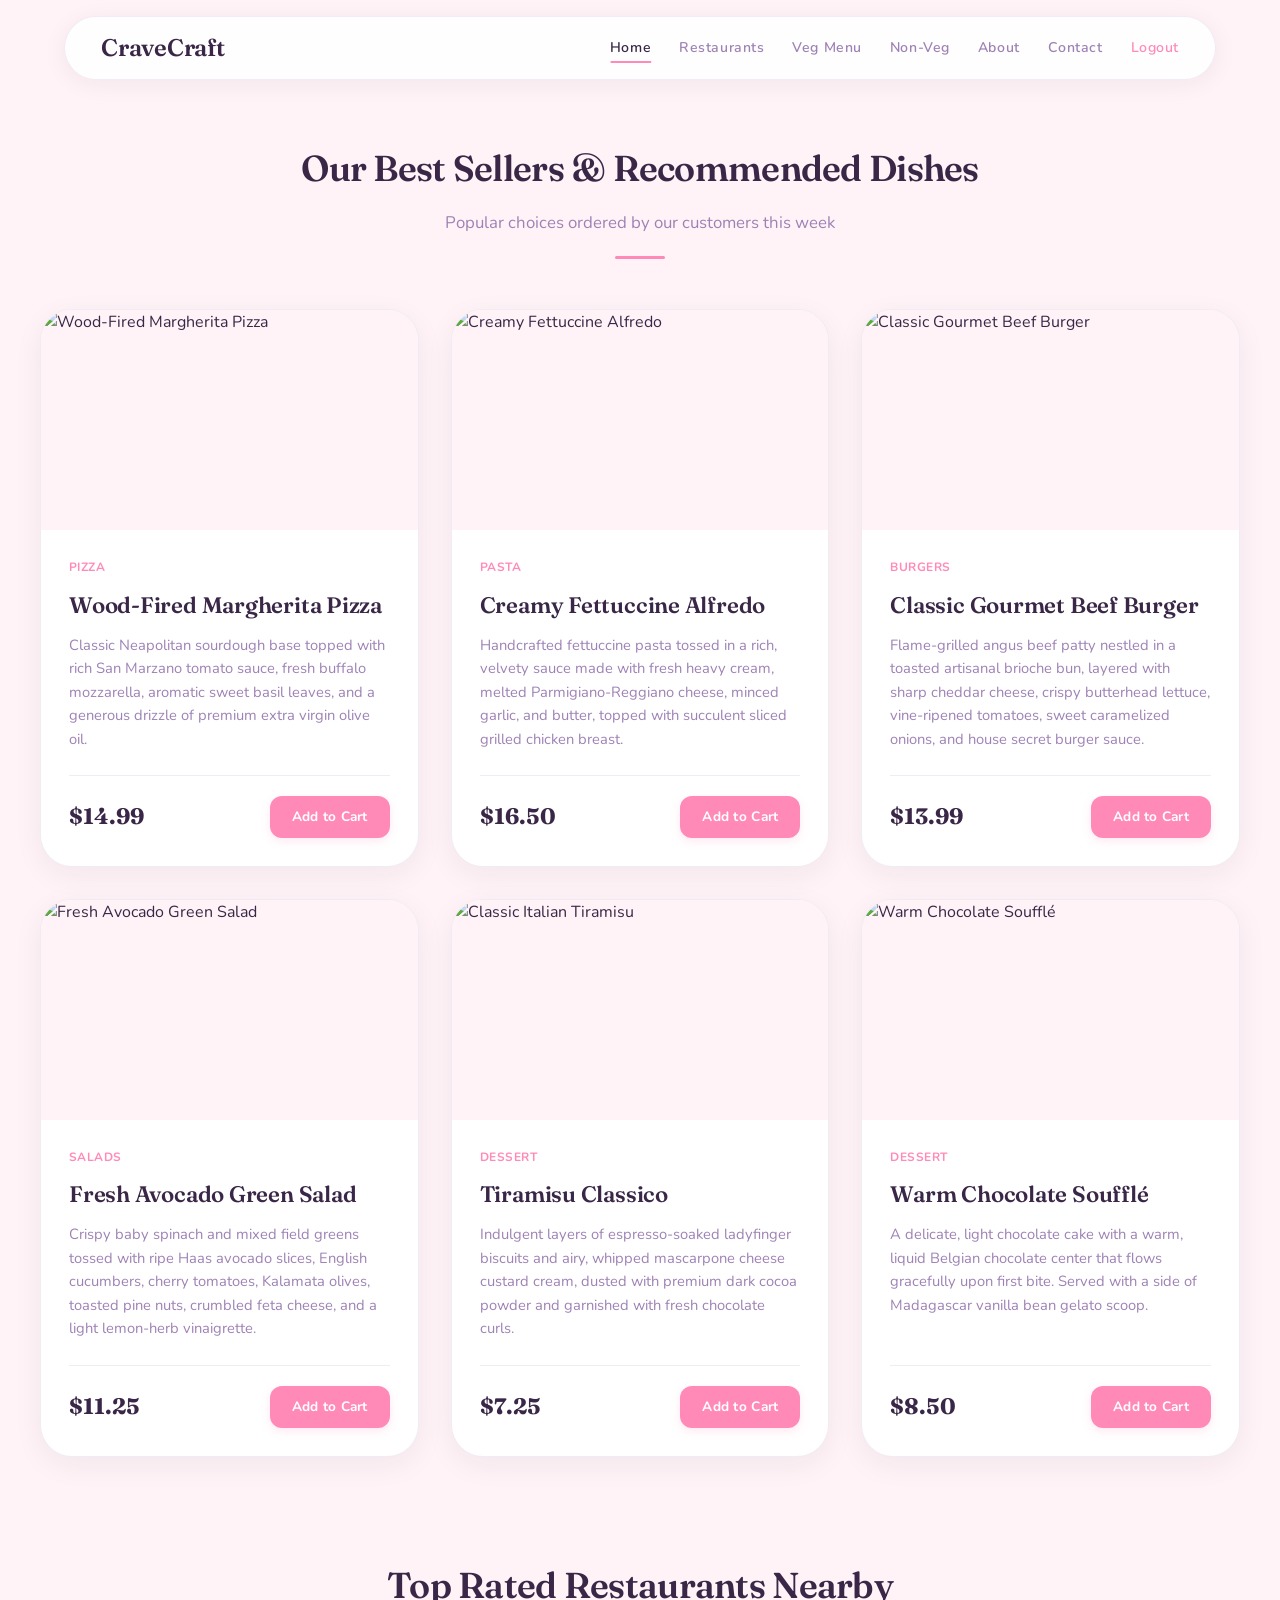
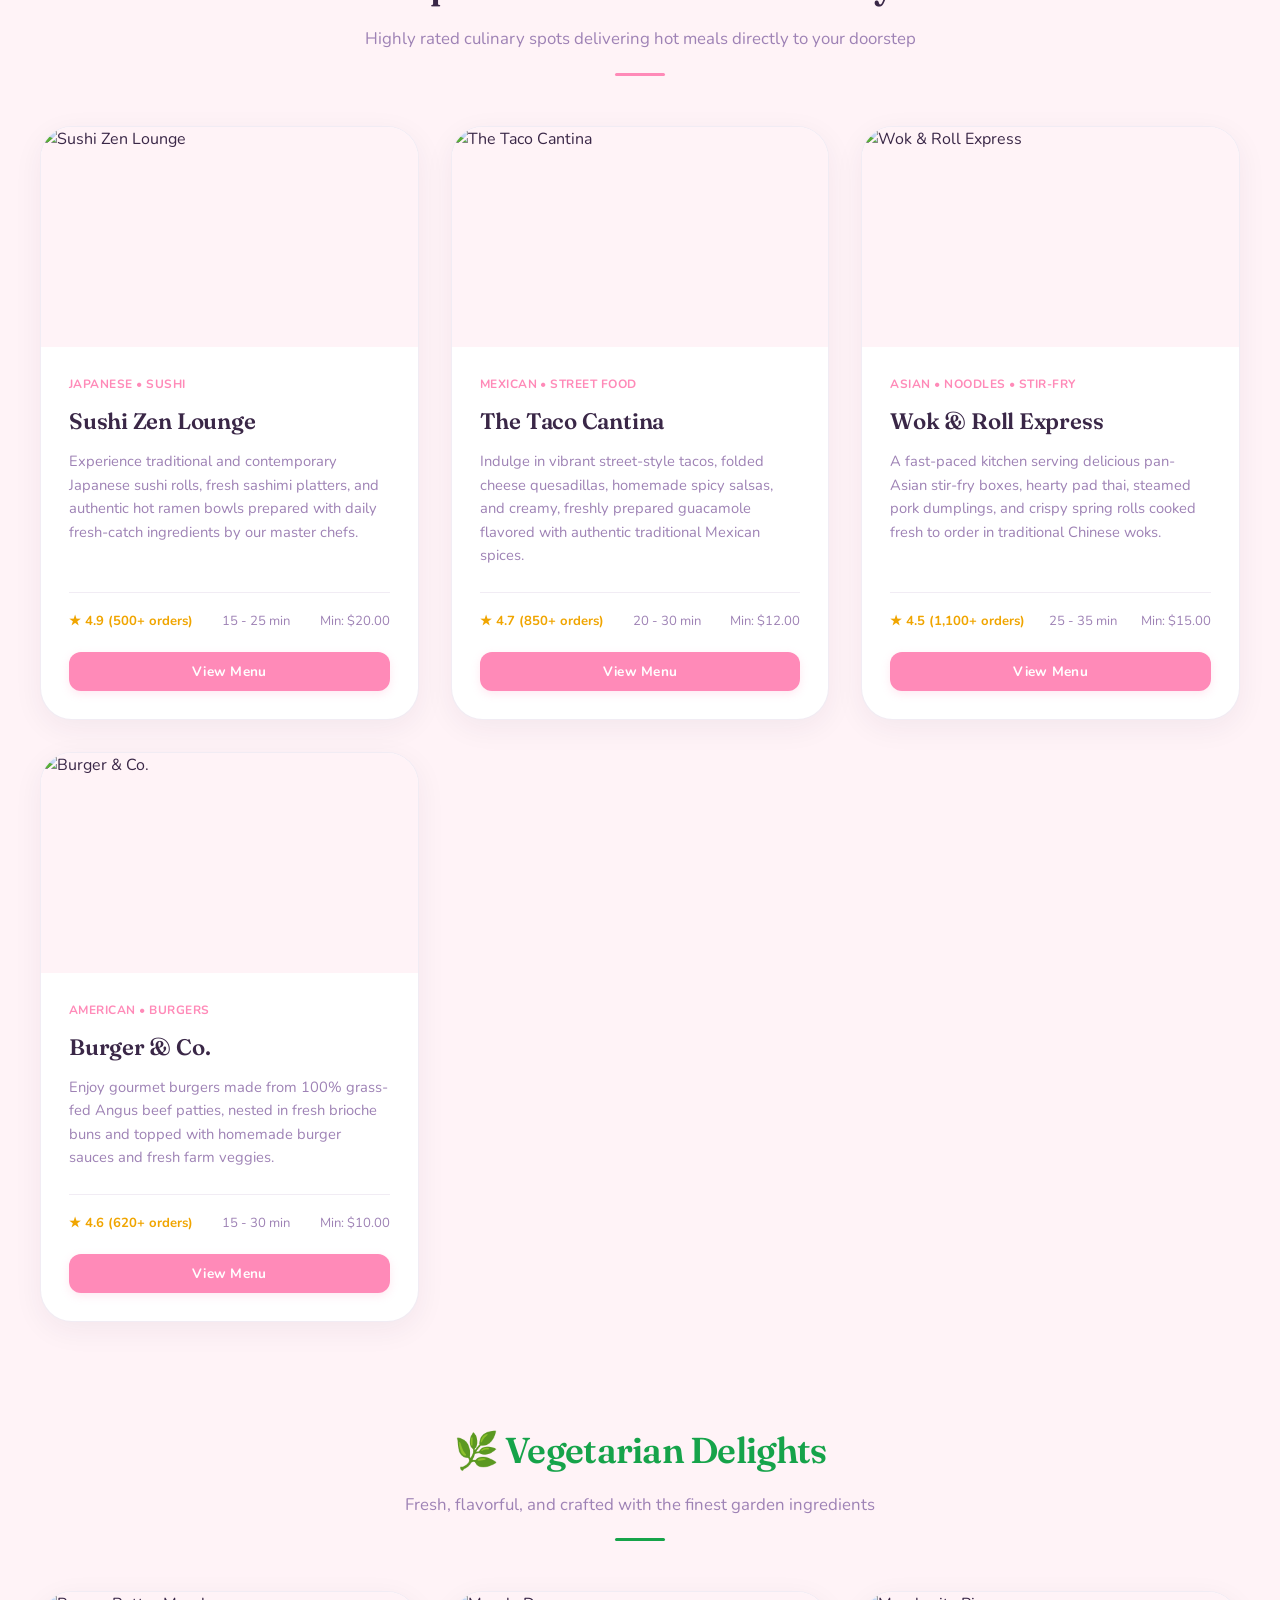
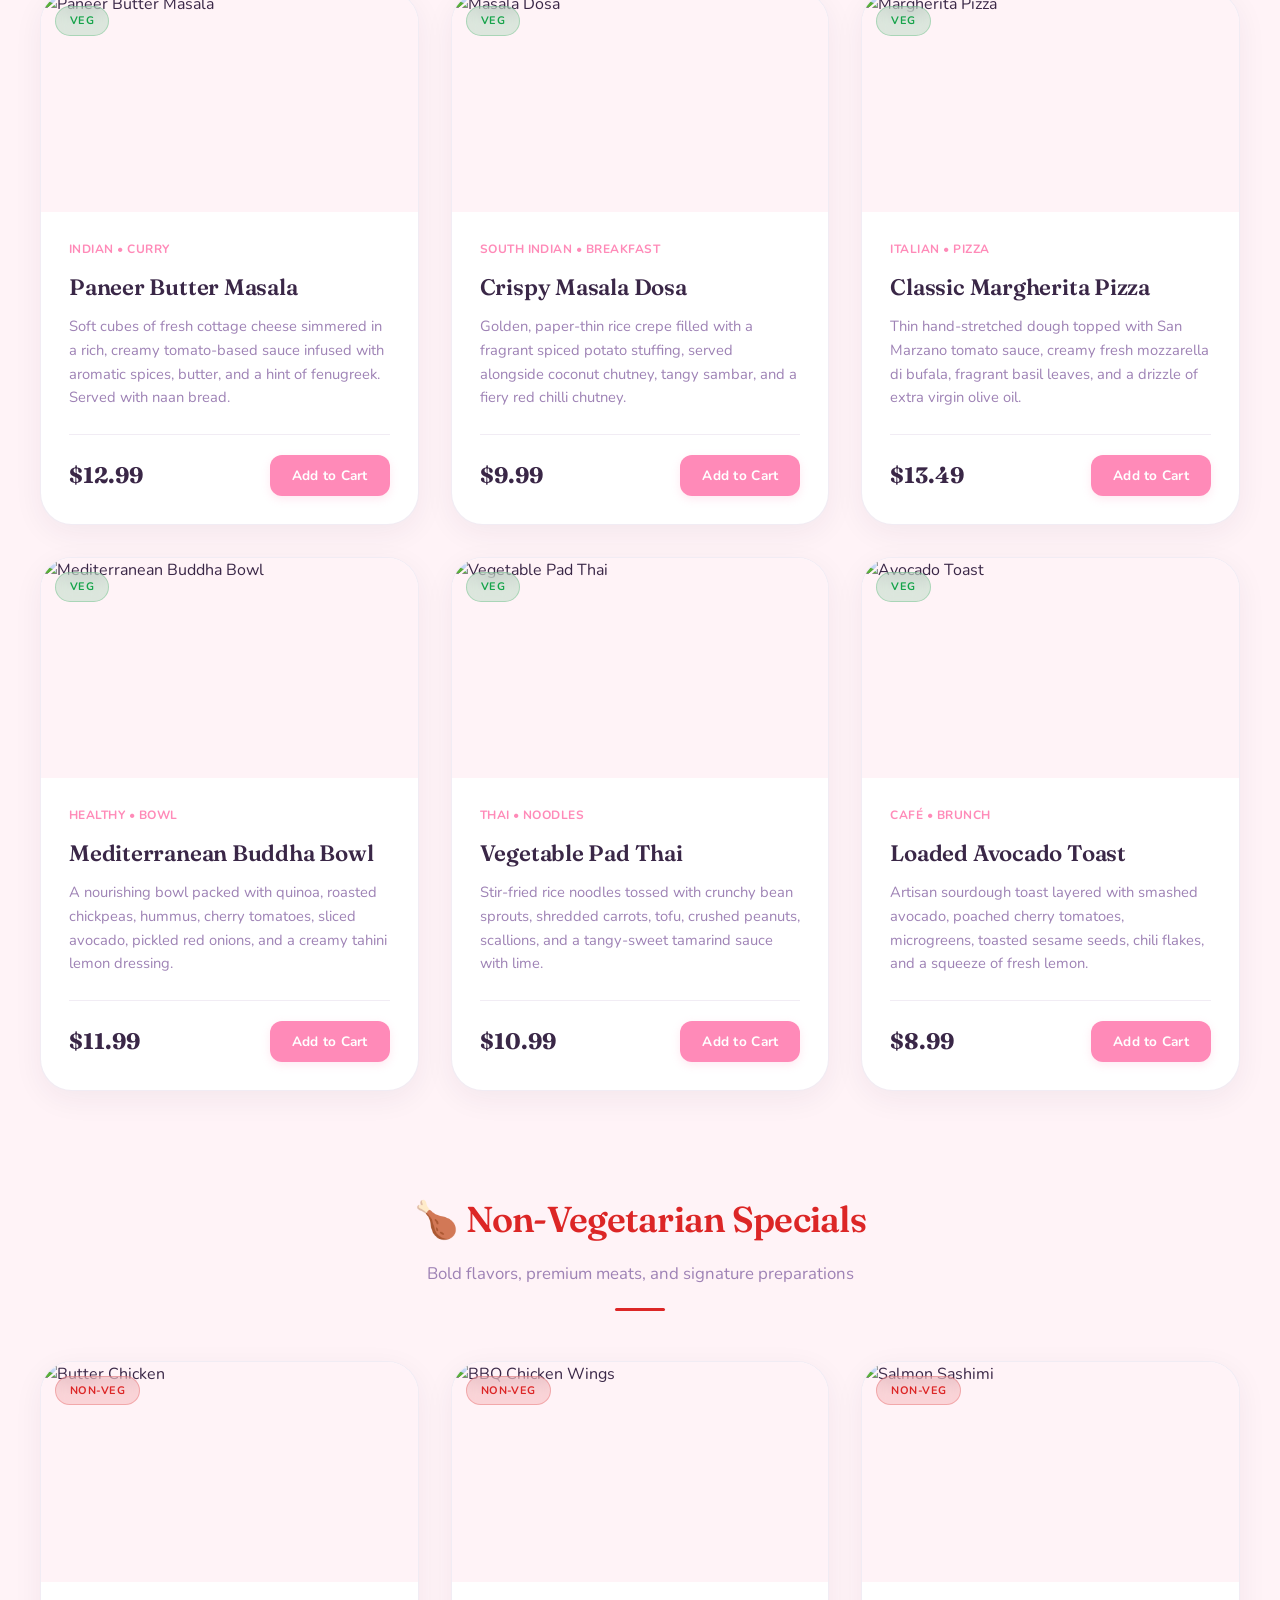
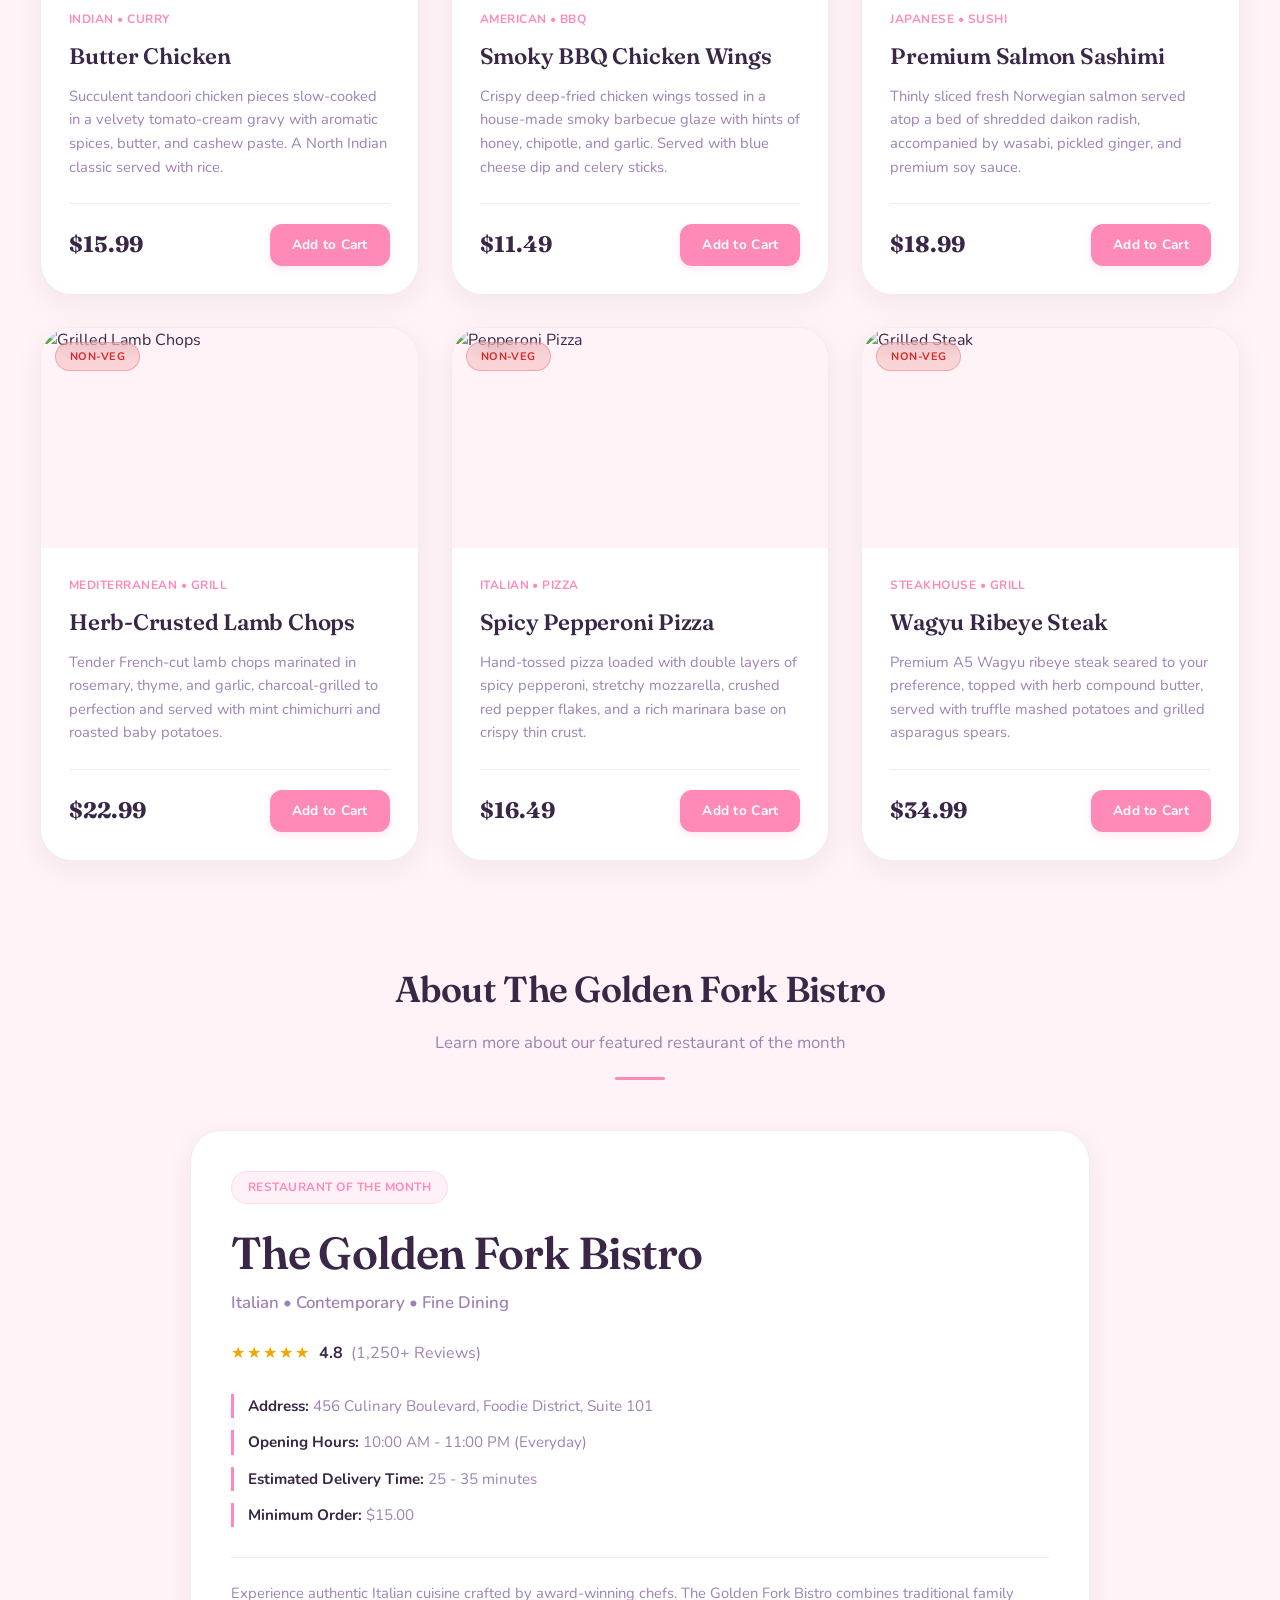
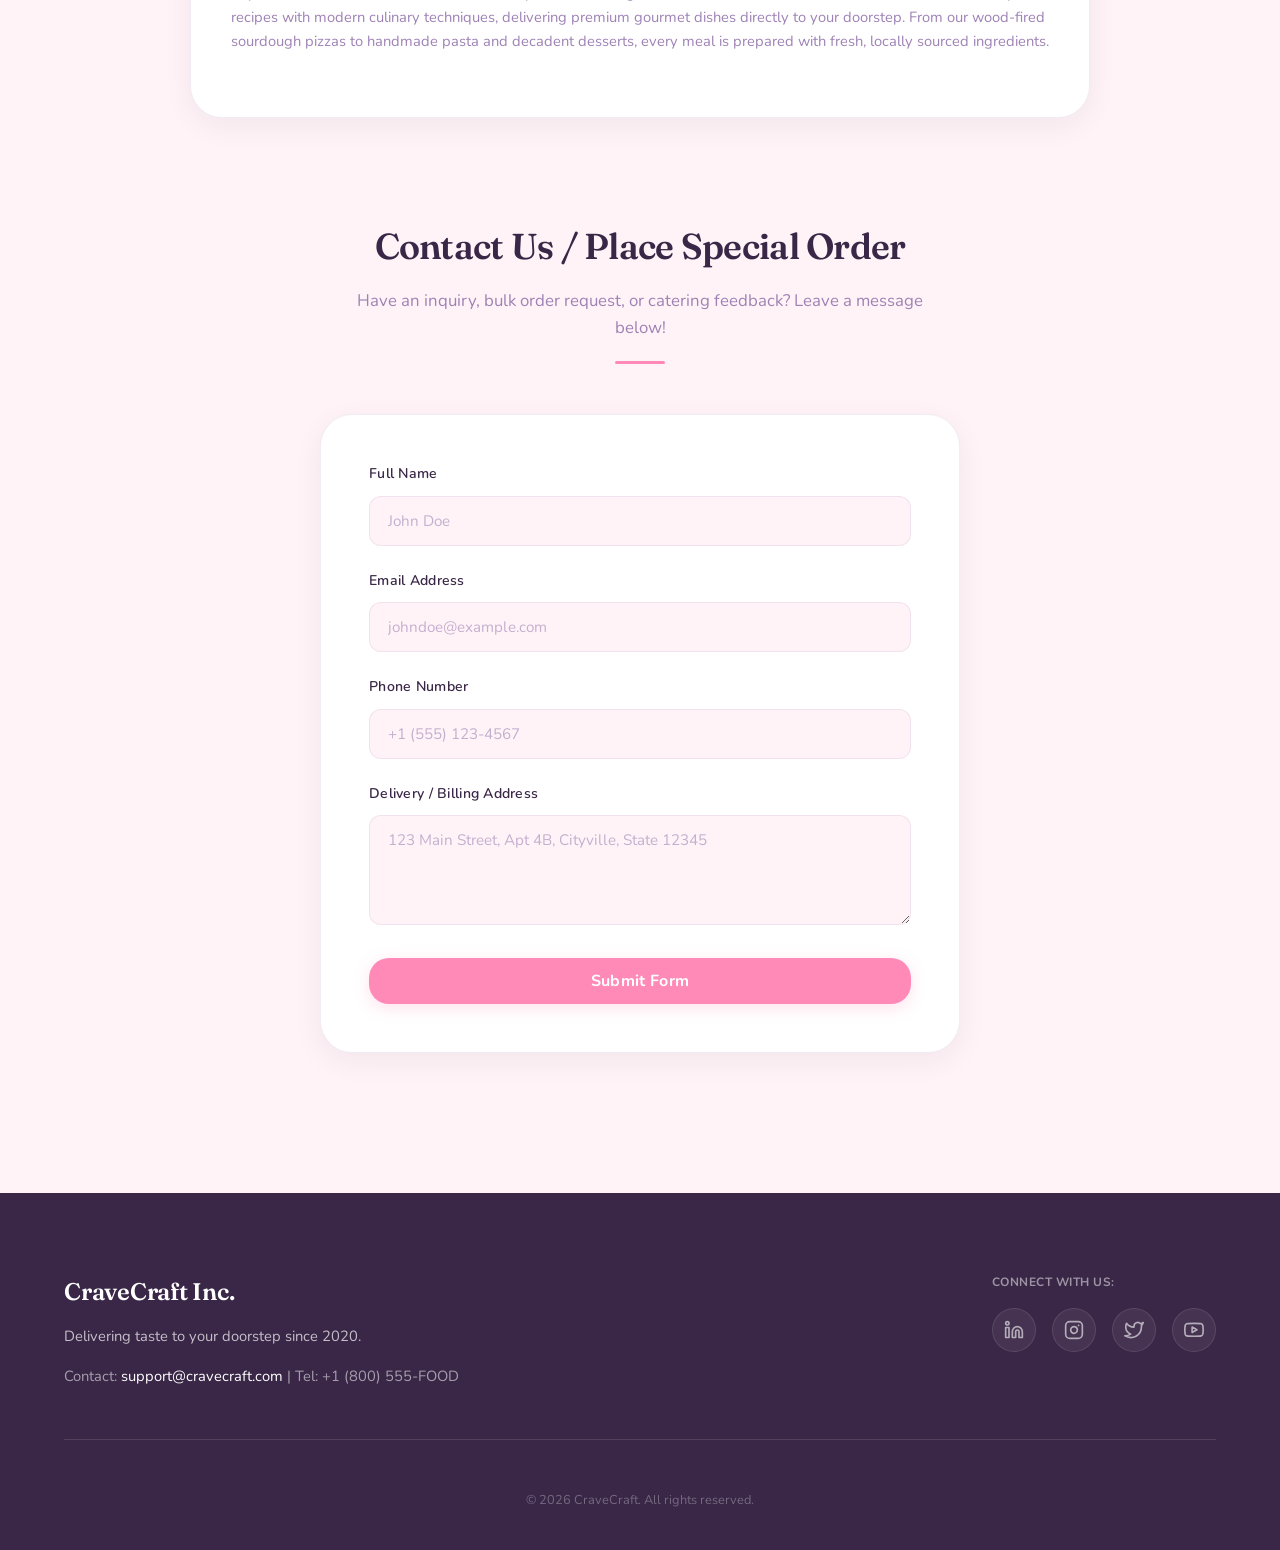
==== app.html @ 7b980b53 "Initial commit" ====
<!doctype html>
<html lang="en">
  <head>
    <meta charset="UTF-8" />
    <meta name="viewport" content="width=device-width, initial-scale=1.0" />
    <meta
      name="description"
      content="CraveCraft - Premium food delivery from the best local restaurants. Order your favorite dishes now."
    />
    <title>CraveCraft - Premium Food Delivery</title>
    <link rel="stylesheet" href="./styles.css" />
  </head>
  <body>
    <!-- NAVIGATION SECTION -->
    <header>
      <div class="logo-container">
        <span class="logo-text">CraveCraft</span>
      </div>
      <nav id="main-navigation">
        <ul>
          <li class="listitem">
            <a href="#best-sellers" class="nav-link active">Home</a>
          </li>
          <li class="listitem">
            <a href="#top-restaurants" class="nav-link">Restaurants</a>
          </li>
          <li class="listitem">
            <a href="#veg-menu" class="nav-link">Veg Menu</a>
          </li>
          <li class="listitem">
            <a href="#nonveg-menu" class="nav-link">Non-Veg</a>
          </li>
          <li class="listitem">
            <a href="#featured-restaurant" class="nav-link">About</a>
          </li>
          <li class="listitem">
            <a href="#contact" class="nav-link">Contact</a>
          </li>
          <li class="listitem">
            <a href="index.html" class="nav-link logout-link">Logout</a>
          </li>
        </ul>
      </nav>
    </header>

    <main>
      <!-- 1. FOOD ITEMS SECTION (Shows first after login) -->
      <section id="best-sellers" class="food-section">
        <div class="section-header">
          <h2>Our Best Sellers & Recommended Dishes</h2>
          <p>Popular choices ordered by our customers this week</p>
        </div>

        <div class="food-grid">
          <!-- Food Item 1 -->
          <article class="food-card" data-category="pizza">
            <div class="food-image-wrapper">
              <img
                src="https://images.unsplash.com/photo-1513104890138-7c749659a591?auto=format&fit=crop&w=600&q=80"
                alt="Wood-Fired Margherita Pizza"
                class="food-image"
              />
            </div>
            <div class="food-details">
              <span class="food-category">Pizza</span>
              <h3 class="food-title">Wood-Fired Margherita Pizza</h3>
              <p class="food-description">
                Classic Neapolitan sourdough base topped with rich San Marzano
                tomato sauce, fresh buffalo mozzarella, aromatic sweet basil
                leaves, and a generous drizzle of premium extra virgin olive
                oil.
              </p>
              <div class="food-footer">
                <span class="food-price">$14.99</span>
                <a href="#cart" class="btn add-to-cart-btn">Add to Cart</a>
              </div>
            </div>
          </article>

          <!-- Food Item 2 -->
          <article class="food-card" data-category="pasta">
            <div class="food-image-wrapper">
              <img
                src="https://images.unsplash.com/photo-1645112411341-6c4fd023714a?auto=format&fit=crop&w=600&q=80"
                alt="Creamy Fettuccine Alfredo"
                class="food-image"
              />
            </div>
            <div class="food-details">
              <span class="food-category">Pasta</span>
              <h3 class="food-title">Creamy Fettuccine Alfredo</h3>
              <p class="food-description">
                Handcrafted fettuccine pasta tossed in a rich, velvety sauce
                made with fresh heavy cream, melted Parmigiano-Reggiano cheese,
                minced garlic, and butter, topped with succulent sliced grilled
                chicken breast.
              </p>
              <div class="food-footer">
                <span class="food-price">$16.50</span>
                <a href="#cart" class="btn add-to-cart-btn">Add to Cart</a>
              </div>
            </div>
          </article>

          <!-- Food Item 3 -->
          <article class="food-card" data-category="burger">
            <div class="food-image-wrapper">
              <img
                src="https://images.unsplash.com/photo-1568901346375-23c9450c58cd?auto=format&fit=crop&w=600&q=80"
                alt="Classic Gourmet Beef Burger"
                class="food-image"
              />
            </div>
            <div class="food-details">
              <span class="food-category">Burgers</span>
              <h3 class="food-title">Classic Gourmet Beef Burger</h3>
              <p class="food-description">
                Flame-grilled angus beef patty nestled in a toasted artisanal
                brioche bun, layered with sharp cheddar cheese, crispy
                butterhead lettuce, vine-ripened tomatoes, sweet caramelized
                onions, and house secret burger sauce.
              </p>
              <div class="food-footer">
                <span class="food-price">$13.99</span>
                <a href="#cart" class="btn add-to-cart-btn">Add to Cart</a>
              </div>
            </div>
          </article>

          <!-- Food Item 4 -->
          <article class="food-card" data-category="salad">
            <div class="food-image-wrapper">
              <img
                src="https://images.unsplash.com/photo-1540420773420-3366772f4999?auto=format&fit=crop&w=600&q=80"
                alt="Fresh Avocado Green Salad"
                class="food-image"
              />
            </div>
            <div class="food-details">
              <span class="food-category">Salads</span>
              <h3 class="food-title">Fresh Avocado Green Salad</h3>
              <p class="food-description">
                Crispy baby spinach and mixed field greens tossed with ripe Haas
                avocado slices, English cucumbers, cherry tomatoes, Kalamata
                olives, toasted pine nuts, crumbled feta cheese, and a light
                lemon-herb vinaigrette.
              </p>
              <div class="food-footer">
                <span class="food-price">$11.25</span>
                <a href="#cart" class="btn add-to-cart-btn">Add to Cart</a>
              </div>
            </div>
          </article>

          <!-- Food Item 5 -->
          <article class="food-card" data-category="dessert">
            <div class="food-image-wrapper">
              <img
                src="https://images.unsplash.com/photo-1571877227200-a0d98ea607e9?auto=format&fit=crop&w=600&q=80"
                alt="Classic Italian Tiramisu"
                class="food-image"
              />
            </div>
            <div class="food-details">
              <span class="food-category">Dessert</span>
              <h3 class="food-title">Tiramisu Classico</h3>
              <p class="food-description">
                Indulgent layers of espresso-soaked ladyfinger biscuits and
                airy, whipped mascarpone cheese custard cream, dusted with
                premium dark cocoa powder and garnished with fresh chocolate
                curls.
              </p>
              <div class="food-footer">
                <span class="food-price">$7.25</span>
                <a href="#cart" class="btn add-to-cart-btn">Add to Cart</a>
              </div>
            </div>
          </article>

          <!-- Food Item 6 -->
          <article class="food-card" data-category="dessert">
            <div class="food-image-wrapper">
              <img
                src="https://images.unsplash.com/photo-1606313564200-e75d5e30476c?auto=format&fit=crop&w=600&q=80"
                alt="Warm Chocolate Soufflé"
                class="food-image"
              />
            </div>
            <div class="food-details">
              <span class="food-category">Dessert</span>
              <h3 class="food-title">Warm Chocolate Soufflé</h3>
              <p class="food-description">
                A delicate, light chocolate cake with a warm, liquid Belgian
                chocolate center that flows gracefully upon first bite. Served
                with a side of Madagascar vanilla bean gelato scoop.
              </p>
              <div class="food-footer">
                <span class="food-price">$8.50</span>
                <a href="#cart" class="btn add-to-cart-btn">Add to Cart</a>
              </div>
            </div>
          </article>
        </div>
      </section>

      <!-- 2. TOP RESTAURANTS SECTION -->
      <section id="top-restaurants" class="restaurants-section">
        <div class="section-header">
          <h2>Top Rated Restaurants Nearby</h2>
          <p>
            Highly rated culinary spots delivering hot meals directly to your
            doorstep
          </p>
        </div>

        <div class="restaurants-grid">
          <!-- Restaurant 1 -->
          <article class="restaurant-card">
            <div class="restaurant-image-wrapper">
              <img
                src="https://images.unsplash.com/photo-1579871494447-9811cf80d66c?auto=format&fit=crop&w=600&q=80"
                alt="Sushi Zen Lounge"
                class="restaurant-image"
              />
            </div>
            <div class="restaurant-details">
              <span class="restaurant-cuisine">Japanese &bull; Sushi</span>
              <h3 class="restaurant-title">Sushi Zen Lounge</h3>
              <p class="restaurant-description">
                Experience traditional and contemporary Japanese sushi rolls,
                fresh sashimi platters, and authentic hot ramen bowls prepared
                with daily fresh-catch ingredients by our master chefs.
              </p>
              <div class="restaurant-meta-info">
                <span class="restaurant-rating">★ 4.9 (500+ orders)</span>
                <span class="delivery-time">15 - 25 min</span>
                <span class="min-order">Min: $20.00</span>
              </div>
              <div class="restaurant-footer">
                <button type="button" class="btn view-menu-btn">
                  View Menu
                </button>
              </div>
            </div>
          </article>

          <!-- Restaurant 2 -->
          <article class="restaurant-card">
            <div class="restaurant-image-wrapper">
              <img
                src="https://images.unsplash.com/photo-1565299585323-38d6b0865b47?auto=format&fit=crop&w=600&q=80"
                alt="The Taco Cantina"
                class="restaurant-image"
              />
            </div>
            <div class="restaurant-details">
              <span class="restaurant-cuisine">Mexican &bull; Street Food</span>
              <h3 class="restaurant-title">The Taco Cantina</h3>
              <p class="restaurant-description">
                Indulge in vibrant street-style tacos, folded cheese
                quesadillas, homemade spicy salsas, and creamy, freshly prepared
                guacamole flavored with authentic traditional Mexican spices.
              </p>
              <div class="restaurant-meta-info">
                <span class="restaurant-rating">★ 4.7 (850+ orders)</span>
                <span class="delivery-time">20 - 30 min</span>
                <span class="min-order">Min: $12.00</span>
              </div>
              <div class="restaurant-footer">
                <button type="button" class="btn view-menu-btn">
                  View Menu
                </button>
              </div>
            </div>
          </article>

          <!-- Restaurant 3 -->
          <article class="restaurant-card">
            <div class="restaurant-image-wrapper">
              <img
                src="https://images.unsplash.com/photo-1585032226651-759b368d7246?auto=format&fit=crop&w=600&q=80"
                alt="Wok & Roll Express"
                class="restaurant-image"
              />
            </div>
            <div class="restaurant-details">
              <span class="restaurant-cuisine"
                >Asian &bull; Noodles &bull; Stir-fry</span
              >
              <h3 class="restaurant-title">Wok &amp; Roll Express</h3>
              <p class="restaurant-description">
                A fast-paced kitchen serving delicious pan-Asian stir-fry boxes,
                hearty pad thai, steamed pork dumplings, and crispy spring rolls
                cooked fresh to order in traditional Chinese woks.
              </p>
              <div class="restaurant-meta-info">
                <span class="restaurant-rating">★ 4.5 (1,100+ orders)</span>
                <span class="delivery-time">25 - 35 min</span>
                <span class="min-order">Min: $15.00</span>
              </div>
              <div class="restaurant-footer">
                <button type="button" class="btn view-menu-btn">
                  View Menu
                </button>
              </div>
            </div>
          </article>

          <!-- Restaurant 4 -->
          <article class="restaurant-card">
            <div class="restaurant-image-wrapper">
              <img
                src="https://images.unsplash.com/photo-1550547660-d9450f859349?auto=format&fit=crop&w=600&q=80"
                alt="Burger & Co."
                class="restaurant-image"
              />
            </div>
            <div class="restaurant-details">
              <span class="restaurant-cuisine">American &bull; Burgers</span>
              <h3 class="restaurant-title">Burger &amp; Co.</h3>
              <p class="restaurant-description">
                Enjoy gourmet burgers made from 100% grass-fed Angus beef
                patties, nested in fresh brioche buns and topped with homemade
                burger sauces and fresh farm veggies.
              </p>
              <div class="restaurant-meta-info">
                <span class="restaurant-rating">★ 4.6 (620+ orders)</span>
                <span class="delivery-time">15 - 30 min</span>
                <span class="min-order">Min: $10.00</span>
              </div>
              <div class="restaurant-footer">
                <button type="button" class="btn view-menu-btn">
                  View Menu
                </button>
              </div>
            </div>
          </article>
        </div>
      </section>

      <!-- 3. VEG MENU SECTION -->
      <section id="veg-menu" class="food-section veg-section">
        <div class="section-header">
          <h2>🌿 Vegetarian Delights</h2>
          <p>Fresh, flavorful, and crafted with the finest garden ingredients</p>
        </div>

        <div class="food-grid">
          <!-- Veg Item 1 -->
          <article class="food-card veg-card" data-category="veg">
            <div class="food-image-wrapper">
              <span class="diet-badge veg-badge">VEG</span>
              <img
                src="https://images.unsplash.com/photo-1585937421612-70a008356fbe?auto=format&fit=crop&w=600&q=80"
                alt="Paneer Butter Masala"
                class="food-image"
              />
            </div>
            <div class="food-details">
              <span class="food-category">Indian • Curry</span>
              <h3 class="food-title">Paneer Butter Masala</h3>
              <p class="food-description">
                Soft cubes of fresh cottage cheese simmered in a rich, creamy
                tomato-based sauce infused with aromatic spices, butter, and
                a hint of fenugreek. Served with naan bread.
              </p>
              <div class="food-footer">
                <span class="food-price">$12.99</span>
                <a href="#cart" class="btn add-to-cart-btn">Add to Cart</a>
              </div>
            </div>
          </article>

          <!-- Veg Item 2 -->
          <article class="food-card veg-card" data-category="veg">
            <div class="food-image-wrapper">
              <span class="diet-badge veg-badge">VEG</span>
              <img
                src="https://images.unsplash.com/photo-1601050690597-df0568f70950?auto=format&fit=crop&w=600&q=80"
                alt="Masala Dosa"
                class="food-image"
              />
            </div>
            <div class="food-details">
              <span class="food-category">South Indian • Breakfast</span>
              <h3 class="food-title">Crispy Masala Dosa</h3>
              <p class="food-description">
                Golden, paper-thin rice crepe filled with a fragrant spiced
                potato stuffing, served alongside coconut chutney, tangy
                sambar, and a fiery red chilli chutney.
              </p>
              <div class="food-footer">
                <span class="food-price">$9.99</span>
                <a href="#cart" class="btn add-to-cart-btn">Add to Cart</a>
              </div>
            </div>
          </article>

          <!-- Veg Item 3 -->
          <article class="food-card veg-card" data-category="veg">
            <div class="food-image-wrapper">
              <span class="diet-badge veg-badge">VEG</span>
              <img
                src="https://images.unsplash.com/photo-1574071318508-1cdbab80d002?auto=format&fit=crop&w=600&q=80"
                alt="Margherita Pizza"
                class="food-image"
              />
            </div>
            <div class="food-details">
              <span class="food-category">Italian • Pizza</span>
              <h3 class="food-title">Classic Margherita Pizza</h3>
              <p class="food-description">
                Thin hand-stretched dough topped with San Marzano tomato
                sauce, creamy fresh mozzarella di bufala, fragrant basil
                leaves, and a drizzle of extra virgin olive oil.
              </p>
              <div class="food-footer">
                <span class="food-price">$13.49</span>
                <a href="#cart" class="btn add-to-cart-btn">Add to Cart</a>
              </div>
            </div>
          </article>

          <!-- Veg Item 4 -->
          <article class="food-card veg-card" data-category="veg">
            <div class="food-image-wrapper">
              <span class="diet-badge veg-badge">VEG</span>
              <img
                src="https://images.unsplash.com/photo-1512621776951-a57141f2eefd?auto=format&fit=crop&w=600&q=80"
                alt="Mediterranean Buddha Bowl"
                class="food-image"
              />
            </div>
            <div class="food-details">
              <span class="food-category">Healthy • Bowl</span>
              <h3 class="food-title">Mediterranean Buddha Bowl</h3>
              <p class="food-description">
                A nourishing bowl packed with quinoa, roasted chickpeas,
                hummus, cherry tomatoes, sliced avocado, pickled red
                onions, and a creamy tahini lemon dressing.
              </p>
              <div class="food-footer">
                <span class="food-price">$11.99</span>
                <a href="#cart" class="btn add-to-cart-btn">Add to Cart</a>
              </div>
            </div>
          </article>

          <!-- Veg Item 5 -->
          <article class="food-card veg-card" data-category="veg">
            <div class="food-image-wrapper">
              <span class="diet-badge veg-badge">VEG</span>
              <img
                src="https://images.unsplash.com/photo-1569058242567-93de6f36f8e6?auto=format&fit=crop&w=600&q=80"
                alt="Vegetable Pad Thai"
                class="food-image"
              />
            </div>
            <div class="food-details">
              <span class="food-category">Thai • Noodles</span>
              <h3 class="food-title">Vegetable Pad Thai</h3>
              <p class="food-description">
                Stir-fried rice noodles tossed with crunchy bean sprouts,
                shredded carrots, tofu, crushed peanuts, scallions, and
                a tangy-sweet tamarind sauce with lime.
              </p>
              <div class="food-footer">
                <span class="food-price">$10.99</span>
                <a href="#cart" class="btn add-to-cart-btn">Add to Cart</a>
              </div>
            </div>
          </article>

          <!-- Veg Item 6 -->
          <article class="food-card veg-card" data-category="veg">
            <div class="food-image-wrapper">
              <span class="diet-badge veg-badge">VEG</span>
              <img
                src="https://images.unsplash.com/photo-1482049016688-2d3e1b311543?auto=format&fit=crop&w=600&q=80"
                alt="Avocado Toast"
                class="food-image"
              />
            </div>
            <div class="food-details">
              <span class="food-category">Café • Brunch</span>
              <h3 class="food-title">Loaded Avocado Toast</h3>
              <p class="food-description">
                Artisan sourdough toast layered with smashed avocado,
                poached cherry tomatoes, microgreens, toasted sesame
                seeds, chili flakes, and a squeeze of fresh lemon.
              </p>
              <div class="food-footer">
                <span class="food-price">$8.99</span>
                <a href="#cart" class="btn add-to-cart-btn">Add to Cart</a>
              </div>
            </div>
          </article>
        </div>
      </section>

      <!-- 4. NON-VEG MENU SECTION -->
      <section id="nonveg-menu" class="food-section nonveg-section">
        <div class="section-header">
          <h2>🍗 Non-Vegetarian Specials</h2>
          <p>Bold flavors, premium meats, and signature preparations</p>
        </div>

        <div class="food-grid">
          <!-- Non-Veg Item 1 -->
          <article class="food-card nonveg-card" data-category="nonveg">
            <div class="food-image-wrapper">
              <span class="diet-badge nonveg-badge">NON-VEG</span>
              <img
                src="https://images.unsplash.com/photo-1603360946369-dc9bb6258143?auto=format&fit=crop&w=600&q=80"
                alt="Butter Chicken"
                class="food-image"
              />
            </div>
            <div class="food-details">
              <span class="food-category">Indian • Curry</span>
              <h3 class="food-title">Butter Chicken</h3>
              <p class="food-description">
                Succulent tandoori chicken pieces slow-cooked in a velvety
                tomato-cream gravy with aromatic spices, butter, and
                cashew paste. A North Indian classic served with rice.
              </p>
              <div class="food-footer">
                <span class="food-price">$15.99</span>
                <a href="#cart" class="btn add-to-cart-btn">Add to Cart</a>
              </div>
            </div>
          </article>

          <!-- Non-Veg Item 2 -->
          <article class="food-card nonveg-card" data-category="nonveg">
            <div class="food-image-wrapper">
              <span class="diet-badge nonveg-badge">NON-VEG</span>
              <img
                src="https://images.unsplash.com/photo-1529692236671-f1f6cf9683ba?auto=format&fit=crop&w=600&q=80"
                alt="BBQ Chicken Wings"
                class="food-image"
              />
            </div>
            <div class="food-details">
              <span class="food-category">American • BBQ</span>
              <h3 class="food-title">Smoky BBQ Chicken Wings</h3>
              <p class="food-description">
                Crispy deep-fried chicken wings tossed in a house-made
                smoky barbecue glaze with hints of honey, chipotle, and
                garlic. Served with blue cheese dip and celery sticks.
              </p>
              <div class="food-footer">
                <span class="food-price">$11.49</span>
                <a href="#cart" class="btn add-to-cart-btn">Add to Cart</a>
              </div>
            </div>
          </article>

          <!-- Non-Veg Item 3 -->
          <article class="food-card nonveg-card" data-category="nonveg">
            <div class="food-image-wrapper">
              <span class="diet-badge nonveg-badge">NON-VEG</span>
              <img
                src="https://images.unsplash.com/photo-1579871494447-9811cf80d66c?auto=format&fit=crop&w=600&q=80"
                alt="Salmon Sashimi"
                class="food-image"
              />
            </div>
            <div class="food-details">
              <span class="food-category">Japanese • Sushi</span>
              <h3 class="food-title">Premium Salmon Sashimi</h3>
              <p class="food-description">
                Thinly sliced fresh Norwegian salmon served atop a bed of
                shredded daikon radish, accompanied by wasabi, pickled
                ginger, and premium soy sauce.
              </p>
              <div class="food-footer">
                <span class="food-price">$18.99</span>
                <a href="#cart" class="btn add-to-cart-btn">Add to Cart</a>
              </div>
            </div>
          </article>

          <!-- Non-Veg Item 4 -->
          <article class="food-card nonveg-card" data-category="nonveg">
            <div class="food-image-wrapper">
              <span class="diet-badge nonveg-badge">NON-VEG</span>
              <img
                src="https://images.unsplash.com/photo-1544025162-d76694265947?auto=format&fit=crop&w=600&q=80"
                alt="Grilled Lamb Chops"
                class="food-image"
              />
            </div>
            <div class="food-details">
              <span class="food-category">Mediterranean • Grill</span>
              <h3 class="food-title">Herb-Crusted Lamb Chops</h3>
              <p class="food-description">
                Tender French-cut lamb chops marinated in rosemary, thyme,
                and garlic, charcoal-grilled to perfection and served
                with mint chimichurri and roasted baby potatoes.
              </p>
              <div class="food-footer">
                <span class="food-price">$22.99</span>
                <a href="#cart" class="btn add-to-cart-btn">Add to Cart</a>
              </div>
            </div>
          </article>

          <!-- Non-Veg Item 5 -->
          <article class="food-card nonveg-card" data-category="nonveg">
            <div class="food-image-wrapper">
              <span class="diet-badge nonveg-badge">NON-VEG</span>
              <img
                src="https://images.unsplash.com/photo-1565299624946-b28f40a0ae38?auto=format&fit=crop&w=600&q=80"
                alt="Pepperoni Pizza"
                class="food-image"
              />
            </div>
            <div class="food-details">
              <span class="food-category">Italian • Pizza</span>
              <h3 class="food-title">Spicy Pepperoni Pizza</h3>
              <p class="food-description">
                Hand-tossed pizza loaded with double layers of spicy
                pepperoni, stretchy mozzarella, crushed red pepper flakes,
                and a rich marinara base on crispy thin crust.
              </p>
              <div class="food-footer">
                <span class="food-price">$16.49</span>
                <a href="#cart" class="btn add-to-cart-btn">Add to Cart</a>
              </div>
            </div>
          </article>

          <!-- Non-Veg Item 6 -->
          <article class="food-card nonveg-card" data-category="nonveg">
            <div class="food-image-wrapper">
              <span class="diet-badge nonveg-badge">NON-VEG</span>
              <img
                src="https://images.unsplash.com/photo-1504674900247-0877df9cc836?auto=format&fit=crop&w=600&q=80"
                alt="Grilled Steak"
                class="food-image"
              />
            </div>
            <div class="food-details">
              <span class="food-category">Steakhouse • Grill</span>
              <h3 class="food-title">Wagyu Ribeye Steak</h3>
              <p class="food-description">
                Premium A5 Wagyu ribeye steak seared to your preference,
                topped with herb compound butter, served with truffle
                mashed potatoes and grilled asparagus spears.
              </p>
              <div class="food-footer">
                <span class="food-price">$34.99</span>
                <a href="#cart" class="btn add-to-cart-btn">Add to Cart</a>
              </div>
            </div>
          </article>
        </div>
      </section>

      <!-- 5. SHOPPING CART SECTION (Targeted and revealed upon clicking "Add to Cart") -->
      <section id="cart" class="shopping-cart-section">
        <div class="shopping-cart-component">
          <h2>Your Shopping Cart</h2>
          <p class="cart-items-count">You have 3 items in your cart</p>

          <table class="cart-table">
            <thead>
              <tr>
                <th>Item</th>
                <th>Qty</th>
                <th>Price</th>
                <th>Total</th>
              </tr>
            </thead>
            <tbody>
              <tr>
                <td>
                  <strong>Wood-Fired Margherita Pizza</strong>
                  <span class="item-customization">Extra Mozzarella, Basil</span>
                </td>
                <td>1</td>
                <td>$14.99</td>
                <td>$14.99</td>
              </tr>
              <tr>
                <td>
                  <strong>Creamy Fettuccine Alfredo</strong>
                  <span class="item-customization">With Grilled Chicken</span>
                </td>
                <td>2</td>
                <td>$16.50</td>
                <td>$33.00</td>
              </tr>
              <tr>
                <td>
                  <strong>Tiramisu Classico</strong>
                  <span class="item-customization">Traditional recipe</span>
                </td>
                <td>1</td>
                <td>$7.25</td>
                <td>$7.25</td>
              </tr>
            </tbody>
            <tfoot>
              <tr class="summary-row">
                <td colspan="3">Subtotal</td>
                <td>$55.24</td>
              </tr>
              <tr class="summary-row discount-row">
                <td colspan="3">Discount (10% Code: CRAVE10)</td>
                <td>-$5.52</td>
              </tr>
              <tr class="summary-row">
                <td colspan="3">Delivery Fee</td>
                <td>$3.99</td>
              </tr>
              <tr class="summary-row tax-row">
                <td colspan="3">Tax (8%)</td>
                <td>$3.98</td>
              </tr>
              <tr class="summary-row total-row">
                <td colspan="3"><strong>Grand Total</strong></td>
                <td><strong>$57.69</strong></td>
              </tr>
            </tfoot>
          </table>

          <div class="cart-actions">
            <!-- Clicking Clear/Close Cart changes anchor hash to #, hiding the cart again -->
            <a href="#" class="btn btn-secondary btn-close-cart">
              Clear &amp; Close Cart
            </a>
            <button type="button" class="btn btn-primary">
              Proceed to Checkout
            </button>
          </div>
        </div>
      </section>

      <!-- 4. FEATURED RESTAURANT INFO (Now moved to the bottom of the page) -->
      <section id="featured-restaurant" class="restaurant-details-section">
        <div class="section-header">
          <h2>About The Golden Fork Bistro</h2>
          <p>Learn more about our featured restaurant of the month</p>
        </div>

        <div class="restaurant-info-card">
          <span class="badge featured-badge">Restaurant of the Month</span>
          <h1>The Golden Fork Bistro</h1>
          <p class="cuisine-type">
            Italian &bull; Contemporary &bull; Fine Dining
          </p>

          <div class="rating-container">
            <span class="rating-stars">★★★★★</span>
            <span class="rating-number">4.8</span>
            <span class="review-count">(1,250+ Reviews)</span>
          </div>

          <div class="details-list">
            <p>
              <strong>Address:</strong> 456 Culinary Boulevard, Foodie District,
              Suite 101
            </p>
            <p>
              <strong>Opening Hours:</strong> 10:00 AM - 11:00 PM (Everyday)
            </p>
            <p><strong>Estimated Delivery Time:</strong> 25 - 35 minutes</p>
            <p><strong>Minimum Order:</strong> $15.00</p>
          </div>

          <p class="restaurant-description">
            Experience authentic Italian cuisine crafted by award-winning chefs.
            The Golden Fork Bistro combines traditional family recipes with
            modern culinary techniques, delivering premium gourmet dishes
            directly to your doorstep. From our wood-fired sourdough pizzas to
            handmade pasta and decadent desserts, every meal is prepared with
            fresh, locally sourced ingredients.
          </p>
        </div>
      </section>

      <!-- 5. CONTACT US SECTION -->
      <section id="contact" class="contact-section">
        <div class="section-header">
          <h2>Contact Us / Place Special Order</h2>
          <p>
            Have an inquiry, bulk order request, or catering feedback? Leave a
            message below!
          </p>
        </div>

        <div class="contact-form-container">
          <form action="#" method="POST" id="customer-feedback-form">
            <div class="form-group">
              <label for="user-name">Full Name</label>
              <input
                type="text"
                id="user-name"
                name="name"
                required
                placeholder="John Doe"
              />
            </div>

            <div class="form-group">
              <label for="user-email">Email Address</label>
              <input
                type="email"
                id="user-email"
                name="email"
                required
                placeholder="johndoe@example.com"
              />
            </div>

            <div class="form-group">
              <label for="user-phone">Phone Number</label>
              <input
                type="tel"
                id="user-phone"
                name="phone"
                required
                placeholder="+1 (555) 123-4567"
              />
            </div>

            <div class="form-group">
              <label for="user-address">Delivery / Billing Address</label>
              <textarea
                id="user-address"
                name="address"
                rows="4"
                required
                placeholder="123 Main Street, Apt 4B, Cityville, State 12345"
              ></textarea>
            </div>

            <div class="form-actions">
              <button type="submit" class="btn btn-submit">Submit Form</button>
            </div>
          </form>
        </div>
      </section>
    </main>

    <!-- FOOTER SECTION -->
    <footer>
      <div class="footer-content">
        <div class="footer-info">
          <h3>CraveCraft Inc.</h3>
          <p>Delivering taste to your doorstep since 2020.</p>
          <address>
            Contact:
            <a href="mailto:support@cravecraft.com"
              >support@cravecraft.com</a
            >
            | Tel: +1 (800) 555-FOOD
          </address>
        </div>

        <div class="social-media-container">
          <p class="social-header">Connect with us:</p>
          <div class="social-icons">
            <!-- LinkedIn Logo -->
            <a
              href="https://linkedin.com"
              target="_blank"
              aria-label="Visit CraveCraft on LinkedIn"
              class="social-icon-link"
            >
              <svg
                xmlns="http://www.w3.org/2000/svg"
                width="24"
                height="24"
                viewBox="0 0 24 24"
                fill="none"
                stroke="currentColor"
                stroke-width="2"
                stroke-linecap="round"
                stroke-linejoin="round"
              >
                <path
                  d="M16 8a6 6 0 0 1 6 6v7h-4v-7a2 2 0 0 0-2-2 2 2 0 0 0-2 2v7h-4v-7a6 6 0 0 1 6-6z"
                ></path>
                <rect x="2" y="9" width="4" height="12"></rect>
                <circle cx="4" cy="4" r="2"></circle>
              </svg>
            </a>

            <!-- Instagram Logo -->
            <a
              href="https://instagram.com"
              target="_blank"
              aria-label="Visit CraveCraft on Instagram"
              class="social-icon-link"
            >
              <svg
                xmlns="http://www.w3.org/2000/svg"
                width="24"
                height="24"
                viewBox="0 0 24 24"
                fill="none"
                stroke="currentColor"
                stroke-width="2"
                stroke-linecap="round"
                stroke-linejoin="round"
              >
                <rect x="2" y="2" width="20" height="20" rx="5" ry="5"></rect>
                <path
                  d="M16 11.37A4 4 0 1 1 12.63 8 4 4 0 0 1 16 11.37z"
                ></path>
                <line x1="17.5" y1="6.5" x2="17.51" y2="6.5"></line>
              </svg>
            </a>

            <!-- Twitter Logo -->
            <a
              href="https://twitter.com"
              target="_blank"
              aria-label="Visit CraveCraft on Twitter"
              class="social-icon-link"
            >
              <svg
                xmlns="http://www.w3.org/2000/svg"
                width="24"
                height="24"
                viewBox="0 0 24 24"
                fill="none"
                stroke="currentColor"
                stroke-width="2"
                stroke-linecap="round"
                stroke-linejoin="round"
              >
                <path
                  d="M23 3a10.9 10.9 0 0 1-3.14 1.53 4.48 4.48 0 0 0-7.86 3v1A10.66 10.66 0 0 1 3 4s-4 9 5 13a11.64 11.64 0 0 1-7 2c9 5 20 0 20-11.5a4.5 4.5 0 0 0-.08-.83A7.72 7.72 0 0 0 23 3z"
                ></path>
              </svg>
            </a>

            <!-- YouTube Logo -->
            <a
              href="https://youtube.com"
              target="_blank"
              aria-label="Visit CraveCraft on YouTube"
              class="social-icon-link"
            >
              <svg
                xmlns="http://www.w3.org/2000/svg"
                width="24"
                height="24"
                viewBox="0 0 24 24"
                fill="none"
                stroke="currentColor"
                stroke-width="2"
                stroke-linecap="round"
                stroke-linejoin="round"
              >
                <path
                  d="M22.54 6.42a2.78 2.78 0 0 0-1.94-2C18.88 4 12 4 12 4s-6.88 0-8.6.46a2.78 2.78 0 0 0-1.94 2A29 29 0 0 0 1 11.75a29 29 0 0 0 .46 5.33A2.78 2.78 0 0 0 3.4 19c1.72.46 8.6.46 8.6.46s6.88 0 8.6-.46a2.78 2.78 0 0 0 1.94-2 29 29 0 0 0 .46-5.25 29 29 0 0 0-.46-5.33z"
                ></path>
                <polygon
                  points="9.75 15.02 15.5 11.75 9.75 8.48 9.75 15.02"
                ></polygon>
              </svg>
            </a>
          </div>
        </div>
      </div>
      <div class="footer-bottom">
        <p>&copy; 2026 CraveCraft. All rights reserved.</p>
      </div>
    </footer>
  </body>
</html>
---- styles.css ----
@import url('https://fonts.googleapis.com/css2?family=Fraunces:opsz,wght@9..144,400;9..144,500;9..144,600;9..144,700&family=Nunito:wght@300;400;500;600;700&display=swap');

:root {
    /* Pastel Candy — Core Palette */
    --primary: #3A2747;
    --secondary: #9E82B5;
    --tertiary: #FF8AB8;
    --neutral: #FFF3F7;
    --surface: #FFFFFF;
    --on-primary: #FFFFFF;

    /* Derived Tokens */
    --text-main: #3A2747;
    --text-muted: #9E82B5;
    --tertiary-hover: #f5749f;
    --tertiary-glow: rgba(255, 138, 184, 0.3);
    --card-border: rgba(158, 130, 181, 0.15);
    --card-border-focus: rgba(255, 138, 184, 0.4);
    --success: #34d399;

    /* Rounded */
    --radius-sm: 12px;
    --radius-md: 20px;
    --radius-lg: 32px;

    /* Shadows (soft, diffuse, premium) */
    --shadow-soft: 0 8px 30px rgba(58, 39, 71, 0.06);
    --shadow-hover: 0 16px 48px rgba(58, 39, 71, 0.10);
    --shadow-card: 0 2px 12px rgba(58, 39, 71, 0.04);

    /* Transition */
    --transition: all 0.4s cubic-bezier(0.16, 1, 0.3, 1);
}

/* ========================================
   RESET & BASE
   ======================================== */
* {
    box-sizing: border-box;
    margin: 0;
    padding: 0;
}

html {
    scroll-behavior: smooth;
}

body {
    font-family: 'Nunito', sans-serif;
    font-size: 1rem;
    line-height: 1.6;
    background-color: var(--neutral);
    color: var(--text-main);
    padding-top: 100px;
    overflow-x: hidden;
}

/* ========================================
   1. HEADER & NAVIGATION (Floating Pill)
   ======================================== */
header {
    background: rgba(255, 255, 255, 0.85);
    backdrop-filter: blur(20px);
    -webkit-backdrop-filter: blur(20px);
    position: fixed;
    top: 16px;
    left: 5%;
    right: 5%;
    height: 64px;
    display: flex;
    justify-content: space-between;
    align-items: center;
    padding: 0 36px;
    z-index: 1000;
    border-radius: 32px;
    border: 1px solid var(--card-border);
    box-shadow: 0 4px 24px rgba(58, 39, 71, 0.06);
}

.logo-text {
    font-family: 'Fraunces', serif;
    font-size: 1.5rem;
    font-weight: 600;
    color: var(--primary);
    letter-spacing: -0.01em;
}

header nav ul {
    display: flex;
    list-style: none;
    gap: 28px;
}

header nav a {
    text-decoration: none;
    color: var(--secondary);
    font-family: 'Nunito', sans-serif;
    font-weight: 600;
    font-size: 0.88rem;
    letter-spacing: 0.04em;
    position: relative;
    padding: 6px 0;
    transition: var(--transition);
}

header nav a:hover,
header nav a.active {
    color: var(--primary);
}

header nav a::after {
    content: '';
    position: absolute;
    bottom: 0;
    left: 50%;
    width: 0;
    height: 2px;
    background: var(--tertiary);
    transition: var(--transition);
    transform: translateX(-50%);
    border-radius: 2px;
}

header nav a:hover::after,
header nav a.active::after {
    width: 100%;
}

.logout-link {
    color: var(--tertiary) !important;
}

/* ========================================
   2. CONTAINER & SECTION HEADERS
   ======================================== */
main {
    max-width: 1240px;
    margin: 0 auto;
    padding: 40px 20px;
}

section {
    margin-bottom: 100px;
}

.section-header {
    margin-bottom: 50px;
    text-align: center;
    position: relative;
}

.section-header h2 {
    font-family: 'Fraunces', serif;
    font-size: 2.25rem;
    font-weight: 600;
    color: var(--primary);
    margin-bottom: 12px;
    letter-spacing: -0.02em;
}

.section-header p {
    color: var(--secondary);
    font-size: 1.05rem;
    max-width: 600px;
    margin: 0 auto;
}

/* Accent line under section headings */
.section-header::after {
    content: '';
    display: block;
    width: 50px;
    height: 3px;
    background: var(--tertiary);
    margin: 20px auto 0;
    border-radius: 2px;
}

/* ========================================
   3. HERO / INFO + CART GRID
   ======================================== */
.hero-container {
    display: grid;
    grid-template-columns: 1.5fr 1.1fr;
    gap: 40px;
    align-items: start;
}

.restaurant-info-card,
.shopping-cart-component {
    background: var(--surface);
    border-radius: var(--radius-lg);
    padding: 40px;
    box-shadow: var(--shadow-soft);
    border: 1px solid var(--card-border);
    position: relative;
    overflow: hidden;
}

.featured-badge {
    background: rgba(255, 138, 184, 0.12);
    color: var(--tertiary);
    padding: 6px 16px;
    border-radius: 50px;
    font-family: 'Nunito', sans-serif;
    font-size: 0.75rem;
    font-weight: 700;
    text-transform: uppercase;
    letter-spacing: 0.04em;
    display: inline-block;
    margin-bottom: 24px;
    border: 1px solid rgba(255, 138, 184, 0.2);
}

.restaurant-info-card h1 {
    font-family: 'Fraunces', serif;
    font-size: 2.8rem;
    font-weight: 600;
    color: var(--primary);
    margin-bottom: 12px;
    line-height: 1.1;
    letter-spacing: -0.02em;
}

.cuisine-type {
    color: var(--secondary);
    font-size: 1.05rem;
    font-weight: 600;
    margin-bottom: 24px;
}

.rating-container {
    margin-bottom: 28px;
    font-size: 1rem;
    display: flex;
    align-items: center;
    gap: 8px;
}

.rating-stars {
    color: #f0a500;
    letter-spacing: 2px;
}

.rating-number {
    font-weight: 700;
    color: var(--primary);
}

.review-count {
    color: var(--secondary);
}

.details-list {
    display: grid;
    gap: 12px;
    margin-bottom: 30px;
}

.details-list p {
    font-size: 0.95rem;
    color: var(--secondary);
    border-left: 3px solid var(--tertiary);
    padding-left: 14px;
}

.details-list strong {
    color: var(--primary);
}

.restaurant-description {
    color: var(--secondary);
    font-size: 0.98rem;
    line-height: 1.7;
    border-top: 1px solid var(--card-border);
    padding-top: 24px;
}

/* ========================================
   4. SHOPPING CART — :target TOGGLE
   ======================================== */
.shopping-cart-section {
    display: none;
    max-width: 800px;
    margin: 0 auto 100px;
    padding: 0 20px;
}

.shopping-cart-section:target {
    display: block;
    animation: slideUpFade 0.5s cubic-bezier(0.16, 1, 0.3, 1) forwards;
}

@keyframes slideUpFade {
    from {
        opacity: 0;
        transform: translateY(24px);
    }
    to {
        opacity: 1;
        transform: translateY(0);
    }
}

/* Center the bottom featured restaurant card */
.restaurant-details-section .restaurant-info-card {
    max-width: 900px;
    margin: 0 auto;
}

/* Shopping Cart Component */
.shopping-cart-component h2 {
    font-family: 'Fraunces', serif;
    font-size: 1.8rem;
    font-weight: 600;
    color: var(--primary);
    margin-bottom: 8px;
    letter-spacing: -0.02em;
}

.cart-items-count {
    color: var(--secondary);
    font-size: 0.88rem;
    margin-bottom: 30px;
}

.cart-table {
    width: 100%;
    border-collapse: collapse;
    font-size: 0.9rem;
    margin-bottom: 30px;
}

.cart-table th {
    padding: 14px 10px;
    text-align: left;
    border-bottom: 2px solid var(--card-border);
    color: var(--secondary);
    text-transform: uppercase;
    font-family: 'Nunito', sans-serif;
    font-size: 0.75rem;
    letter-spacing: 0.04em;
    font-weight: 700;
}

.cart-table td {
    padding: 16px 10px;
    border-bottom: 1px solid rgba(158, 130, 181, 0.08);
    color: var(--primary);
}

.item-customization {
    display: block;
    font-size: 0.8rem;
    color: var(--secondary);
    margin-top: 4px;
}

.summary-row td {
    border-bottom: none;
    padding: 8px 10px;
    color: var(--secondary);
}

.discount-row td {
    color: var(--success);
}

.summary-row.total-row td {
    border-top: 2px solid var(--card-border);
    font-size: 1.15rem;
    padding-top: 18px;
    color: var(--primary);
}

.cart-actions {
    display: flex;
    gap: 16px;
    margin-top: 10px;
}

.cart-actions .btn {
    flex: 1;
}

@media (max-width: 600px) {
    .cart-actions {
        flex-direction: column;
        gap: 12px;
    }
}

/* ========================================
   5. BUTTONS
   ======================================== */
.btn {
    display: inline-block;
    border: none;
    border-radius: var(--radius-md);
    padding: 12px 20px;
    font-family: 'Nunito', sans-serif;
    font-size: 0.95rem;
    font-weight: 700;
    cursor: pointer;
    transition: var(--transition);
    text-align: center;
    width: 100%;
    text-decoration: none;
    letter-spacing: 0.02em;
}

.btn-primary {
    background: var(--tertiary);
    color: var(--on-primary);
    box-shadow: 0 4px 16px rgba(255, 138, 184, 0.25);
}

.btn-primary:hover {
    background: var(--tertiary-hover);
    transform: translateY(-2px);
    box-shadow: 0 8px 24px rgba(255, 138, 184, 0.35);
}

.btn-secondary {
    background: var(--neutral);
    color: var(--primary);
    border: 1px solid var(--card-border);
}

.btn-secondary:hover {
    background: rgba(158, 130, 181, 0.08);
    border-color: var(--secondary);
}

/* ========================================
   6. FOOD & RESTAURANT CARD GRIDS
   ======================================== */
.food-grid,
.restaurants-grid {
    display: grid;
    grid-template-columns: repeat(auto-fit, minmax(320px, 1fr));
    gap: 32px;
}

.food-card,
.restaurant-card {
    background: var(--surface);
    border-radius: var(--radius-lg);
    overflow: hidden;
    box-shadow: var(--shadow-soft);
    border: 1px solid var(--card-border);
    display: flex;
    flex-direction: column;
    transition: var(--transition);
}

.food-card:hover,
.restaurant-card:hover {
    transform: translateY(-6px);
    border-color: var(--card-border-focus);
    box-shadow: var(--shadow-hover);
}

.food-image-wrapper,
.restaurant-image-wrapper {
    height: 220px;
    position: relative;
    overflow: hidden;
    background: var(--neutral);
}

.food-image,
.restaurant-image {
    width: 100%;
    height: 100%;
    object-fit: cover;
    transition: var(--transition);
}

.food-card:hover .food-image,
.restaurant-card:hover .restaurant-image {
    transform: scale(1.05);
}

.food-details,
.restaurant-details {
    padding: 28px;
    display: flex;
    flex-direction: column;
    flex-grow: 1;
}

.food-category,
.restaurant-cuisine {
    font-family: 'Nunito', sans-serif;
    font-size: 0.75rem;
    font-weight: 700;
    text-transform: uppercase;
    color: var(--tertiary);
    letter-spacing: 0.04em;
    margin-bottom: 10px;
}

.food-title,
.restaurant-title {
    font-family: 'Fraunces', serif;
    font-size: 1.4rem;
    font-weight: 600;
    color: var(--primary);
    margin-bottom: 10px;
    letter-spacing: -0.01em;
}

.food-description,
.restaurant-description {
    font-size: 0.92rem;
    color: var(--secondary);
    margin-bottom: 24px;
    line-height: 1.6;
    flex-grow: 1;
}

/* Reset border/margin in cards */
.restaurant-card .restaurant-description {
    border: none;
    padding-top: 0;
    margin-top: 0;
}

.food-footer {
    display: flex;
    justify-content: space-between;
    align-items: center;
    margin-top: auto;
    border-top: 1px solid var(--card-border);
    padding-top: 20px;
}

.food-price {
    font-family: 'Fraunces', serif;
    font-size: 1.4rem;
    font-weight: 700;
    color: var(--primary);
}

.add-to-cart-btn,
.view-menu-btn {
    padding: 10px 22px;
    font-size: 0.85rem;
    width: auto;
    background: var(--tertiary);
    color: var(--on-primary);
    border-radius: var(--radius-sm);
    box-shadow: 0 3px 10px rgba(255, 138, 184, 0.2);
}

.add-to-cart-btn:hover,
.view-menu-btn:hover {
    background: var(--tertiary-hover);
    transform: translateY(-2px);
    box-shadow: 0 6px 18px rgba(255, 138, 184, 0.3);
}

.restaurant-meta-info {
    display: flex;
    justify-content: space-between;
    font-size: 0.82rem;
    color: var(--secondary);
    border-top: 1px solid var(--card-border);
    padding-top: 18px;
    margin-bottom: 20px;
}

.restaurant-rating {
    color: #f0a500;
    font-weight: 700;
}

.restaurant-footer {
    margin-top: auto;
}

.restaurant-footer .view-menu-btn {
    width: 100%;
}

/* ========================================
   7. DIET BADGES (VEG / NON-VEG)
   ======================================== */
.diet-badge {
    position: absolute;
    top: 14px;
    left: 14px;
    padding: 5px 14px;
    border-radius: 50px;
    font-family: 'Nunito', sans-serif;
    font-size: 0.68rem;
    font-weight: 700;
    letter-spacing: 0.04em;
    text-transform: uppercase;
    z-index: 2;
    backdrop-filter: blur(8px);
    -webkit-backdrop-filter: blur(8px);
}

.veg-badge {
    background: rgba(22, 163, 74, 0.15);
    color: #16a34a;
    border: 1px solid rgba(22, 163, 74, 0.25);
}

.nonveg-badge {
    background: rgba(220, 38, 38, 0.15);
    color: #dc2626;
    border: 1px solid rgba(220, 38, 38, 0.25);
}

/* Section heading color accents for veg/non-veg */
.veg-section .section-header h2 {
    color: #16a34a;
}

.veg-section .section-header::after {
    background: #16a34a;
}

.nonveg-section .section-header h2 {
    color: #dc2626;
}

.nonveg-section .section-header::after {
    background: #dc2626;
}

/* Card hover accents */
.veg-card:hover {
    border-color: rgba(22, 163, 74, 0.25);
    box-shadow: 0 16px 48px rgba(22, 163, 74, 0.08);
}

.nonveg-card:hover {
    border-color: rgba(220, 38, 38, 0.2);
    box-shadow: 0 16px 48px rgba(220, 38, 38, 0.08);
}

/* ========================================
   8. FAVORITES SECTION
   ======================================== */
.favorites-section {
    background: rgba(255, 138, 184, 0.04);
    border: 1px dashed rgba(255, 138, 184, 0.2);
    border-radius: var(--radius-lg);
    padding: 50px 30px;
    text-align: center;
}

.no-favorites-message {
    color: var(--secondary);
    max-width: 500px;
    margin: 0 auto;
    font-size: 1rem;
}

/* ========================================
   9. CONTACT FORM
   ======================================== */
.contact-form-container {
    max-width: 640px;
    margin: 0 auto;
    background: var(--surface);
    padding: 48px;
    border-radius: var(--radius-lg);
    box-shadow: var(--shadow-soft);
    border: 1px solid var(--card-border);
}

.form-group {
    margin-bottom: 24px;
}

.form-group label {
    display: block;
    margin-bottom: 10px;
    font-family: 'Nunito', sans-serif;
    font-weight: 600;
    font-size: 0.88rem;
    color: var(--primary);
    letter-spacing: 0.02em;
}

.form-group input,
.form-group textarea {
    width: 100%;
    padding: 14px 18px;
    background: var(--neutral);
    border: 1px solid var(--card-border);
    border-radius: var(--radius-sm);
    font-family: 'Nunito', sans-serif;
    font-size: 0.95rem;
    color: var(--primary);
    transition: var(--transition);
}

.form-group input::placeholder,
.form-group textarea::placeholder {
    color: var(--secondary);
    opacity: 0.6;
}

.form-group input:focus,
.form-group textarea:focus {
    outline: none;
    border-color: var(--tertiary);
    background: var(--surface);
    box-shadow: 0 0 0 4px var(--tertiary-glow);
}

.btn-submit {
    background: var(--tertiary);
    color: var(--on-primary);
    font-size: 1rem;
    letter-spacing: 0.02em;
    box-shadow: 0 4px 16px rgba(255, 138, 184, 0.25);
}

.btn-submit:hover {
    background: var(--tertiary-hover);
    transform: translateY(-2px);
    box-shadow: 0 8px 24px rgba(255, 138, 184, 0.35);
}

/* ========================================
   10. FOOTER
   ======================================== */
footer {
    background-color: var(--primary);
    color: var(--on-primary);
    padding: 80px 5% 40px;
    font-size: 0.92rem;
    border-top: none;
}

.footer-content {
    display: flex;
    justify-content: space-between;
    flex-wrap: wrap;
    gap: 50px;
    margin-bottom: 50px;
    border-bottom: 1px solid rgba(255, 255, 255, 0.12);
    padding-bottom: 50px;
}

.footer-info h3 {
    font-family: 'Fraunces', serif;
    font-weight: 600;
    margin-bottom: 14px;
    font-size: 1.5rem;
    color: var(--on-primary);
    letter-spacing: -0.01em;
}

.footer-info p {
    color: rgba(255, 255, 255, 0.7);
}

.footer-info address {
    font-style: normal;
    margin-top: 16px;
    color: rgba(255, 255, 255, 0.55);
}

.footer-info a {
    color: var(--on-primary);
    text-decoration: none;
    transition: var(--transition);
}

.footer-info a:hover {
    color: var(--tertiary);
}

.social-header {
    font-family: 'Nunito', sans-serif;
    font-weight: 700;
    margin-bottom: 16px;
    text-transform: uppercase;
    font-size: 0.75rem;
    letter-spacing: 0.04em;
    color: rgba(255, 255, 255, 0.5);
}

.social-icons {
    display: flex;
    gap: 16px;
}

.social-icon-link {
    color: rgba(255, 255, 255, 0.6);
    background: rgba(255, 255, 255, 0.06);
    border: 1px solid rgba(255, 255, 255, 0.1);
    width: 44px;
    height: 44px;
    border-radius: 50%;
    display: flex;
    align-items: center;
    justify-content: center;
    transition: var(--transition);
}

.social-icon-link svg {
    width: 20px;
    height: 20px;
    transition: var(--transition);
}

.social-icon-link:hover {
    color: var(--on-primary);
    background: var(--tertiary);
    border-color: transparent;
    transform: translateY(-3px);
    box-shadow: 0 6px 18px rgba(255, 138, 184, 0.35);
}

.footer-bottom {
    text-align: center;
    color: rgba(255, 255, 255, 0.3);
    font-size: 0.8rem;
}

/* ========================================
   11. RESPONSIVE
   ======================================== */
@media (max-width: 992px) {
    .hero-container {
        grid-template-columns: 1fr;
    }
}

@media (max-width: 768px) {
    header {
        position: relative;
        top: 0;
        left: 0;
        right: 0;
        border-radius: 0;
        border-width: 0 0 1px 0;
        height: auto;
        padding: 18px 20px;
        flex-direction: column;
        gap: 14px;
    }

    header nav ul {
        gap: 16px;
        flex-wrap: wrap;
        justify-content: center;
    }

    body {
        padding-top: 0;
    }

    .section-header h2 {
        font-size: 1.8rem;
    }

    .restaurant-info-card h1 {
        font-size: 2rem;
    }

    .contact-form-container {
        padding: 28px;
    }
}

/* ========================================
   12. LANDING PAGE
   ======================================== */
.landing-body {
    padding-top: 0;
    background-image: url('https://images.unsplash.com/photo-1517248135467-4c7edcad34c4?auto=format&fit=crop&w=1920&q=80');
    background-size: cover;
    background-position: center;
    background-attachment: fixed;
}

.landing-background-overlay {
    background: rgba(255, 243, 247, 0.88);
    min-height: 100vh;
    display: flex;
    flex-direction: column;
}

.landing-header {
    position: relative;
    top: 0;
    left: 0;
    right: 0;
    height: 90px;
    background: transparent;
    backdrop-filter: none;
    -webkit-backdrop-filter: none;
    border: none;
    box-shadow: none;
    padding: 0 5%;
}

.header-actions .nav-login-btn {
    background: var(--tertiary);
    color: var(--on-primary);
    padding: 10px 28px;
    border-radius: var(--radius-md);
    font-weight: 700;
    font-size: 0.88rem;
    width: auto;
    box-shadow: 0 4px 14px rgba(255, 138, 184, 0.25);
    transition: var(--transition);
}

.header-actions .nav-login-btn:hover {
    background: var(--tertiary-hover);
    transform: translateY(-2px);
    box-shadow: 0 8px 22px rgba(255, 138, 184, 0.35);
}

.landing-main {
    flex-grow: 1;
    display: flex;
    align-items: center;
    padding: 40px 5%;
    max-width: 1240px;
    width: 100%;
    margin: 0 auto;
}

.landing-grid {
    display: grid;
    grid-template-columns: 1.3fr 1fr;
    gap: 60px;
    width: 100%;
    align-items: center;
}

.welcome-column {
    display: flex;
    flex-direction: column;
}

.welcome-badge {
    background: rgba(158, 130, 181, 0.1);
    color: var(--secondary);
    border: 1px solid rgba(158, 130, 181, 0.2);
    padding: 6px 16px;
    border-radius: 50px;
    font-family: 'Nunito', sans-serif;
    font-size: 0.75rem;
    font-weight: 700;
    text-transform: uppercase;
    letter-spacing: 0.04em;
    display: inline-block;
    margin-bottom: 24px;
    width: fit-content;
}

.landing-title {
    font-family: 'Fraunces', serif;
    font-size: 4rem;
    font-weight: 600;
    line-height: 1.08;
    margin-bottom: 24px;
    letter-spacing: -0.02em;
    color: var(--primary);
}

.landing-subtitle {
    font-size: 1.1rem;
    color: var(--secondary);
    line-height: 1.6;
    margin-bottom: 45px;
    max-width: 520px;
}

.landing-food-gallery {
    border-top: 1px solid rgba(158, 130, 181, 0.12);
    padding-top: 30px;
}

.gallery-header {
    font-family: 'Nunito', sans-serif;
    font-size: 0.75rem;
    font-weight: 700;
    text-transform: uppercase;
    color: var(--secondary);
    letter-spacing: 0.04em;
    margin-bottom: 20px;
}

.food-gallery-grid {
    display: flex;
    gap: 24px;
    flex-wrap: wrap;
}

.gallery-item {
    display: flex;
    flex-direction: column;
    align-items: center;
    gap: 10px;
    cursor: pointer;
}

.gallery-item img {
    width: 72px;
    height: 72px;
    border-radius: 50%;
    object-fit: cover;
    border: 3px solid var(--surface);
    box-shadow: var(--shadow-card);
    transition: var(--transition);
}

.gallery-item:hover img {
    transform: scale(1.1);
    border-color: var(--tertiary);
    box-shadow: 0 6px 20px rgba(255, 138, 184, 0.2);
}

.gallery-item span {
    font-size: 0.82rem;
    color: var(--secondary);
    font-weight: 600;
}

/* ========================================
   13. GLASSMORPHIC LOGIN CARD
   ======================================== */
.login-column {
    display: flex;
    align-items: center;
}

.glass-login-card {
    background: var(--surface);
    border: 1px solid var(--card-border);
    border-radius: var(--radius-lg);
    padding: 48px;
    width: 100%;
    box-shadow: 0 20px 60px rgba(58, 39, 71, 0.08);
    position: relative;
}

.glass-login-card h2 {
    font-family: 'Fraunces', serif;
    font-size: 2rem;
    font-weight: 600;
    color: var(--primary);
    margin-bottom: 8px;
    letter-spacing: -0.02em;
}

.card-desc {
    color: var(--secondary);
    font-size: 0.9rem;
    margin-bottom: 35px;
}

.login-form .form-group input {
    background: var(--neutral);
    border: 1px solid var(--card-border);
    color: var(--primary);
}

.login-form .form-group input::placeholder {
    color: var(--secondary);
    opacity: 0.5;
}

.login-form .form-group input:focus {
    border-color: var(--tertiary);
    background: var(--surface);
    box-shadow: 0 0 0 4px var(--tertiary-glow);
}

.form-options {
    display: flex;
    justify-content: space-between;
    align-items: center;
    font-size: 0.85rem;
    margin-bottom: 24px;
}

.remember-me {
    display: flex;
    align-items: center;
    gap: 8px;
    color: var(--secondary);
    cursor: pointer;
    user-select: none;
}

.remember-me input {
    width: auto;
    accent-color: var(--tertiary);
}

.forgot-password {
    color: var(--tertiary);
    text-decoration: none;
    font-weight: 600;
    transition: var(--transition);
}

.forgot-password:hover {
    color: var(--tertiary-hover);
    text-decoration: underline;
}

.btn-login-submit {
    background: var(--tertiary);
    color: var(--on-primary);
    font-size: 1.05rem;
    padding: 16px 20px;
    margin-bottom: 24px;
    box-shadow: 0 4px 16px rgba(255, 138, 184, 0.25);
}

.btn-login-submit:hover {
    background: var(--tertiary-hover);
    transform: translateY(-2px);
    box-shadow: 0 8px 24px rgba(255, 138, 184, 0.35);
}

.login-divider {
    text-align: center;
    margin-bottom: 24px;
    position: relative;
}

.login-divider::before,
.login-divider::after {
    content: '';
    position: absolute;
    top: 50%;
    width: 32%;
    height: 1px;
    background: var(--card-border);
}

.login-divider::before {
    left: 0;
}

.login-divider::after {
    right: 0;
}

.login-divider span {
    font-family: 'Nunito', sans-serif;
    font-size: 0.75rem;
    color: var(--secondary);
    text-transform: uppercase;
    letter-spacing: 0.04em;
    font-weight: 600;
}

.social-login-buttons {
    display: flex;
    gap: 15px;
}

.btn-social {
    background: var(--neutral);
    border: 1px solid var(--card-border);
    color: var(--primary);
    border-radius: var(--radius-sm);
    padding: 12px;
    font-family: 'Nunito', sans-serif;
    font-size: 0.88rem;
    font-weight: 600;
    display: flex;
    align-items: center;
    justify-content: center;
    gap: 8px;
}

.btn-social:hover {
    background: rgba(158, 130, 181, 0.08);
    border-color: var(--secondary);
}

/* ========================================
   14. LANDING FOOTER
   ======================================== */
.landing-footer {
    display: flex;
    justify-content: space-between;
    align-items: center;
    padding: 30px 5%;
    font-size: 0.8rem;
    color: var(--secondary);
    border-top: 1px solid rgba(158, 130, 181, 0.1);
}

.landing-footer-links a {
    color: var(--secondary);
    text-decoration: none;
    margin-left: 24px;
    font-weight: 600;
    transition: var(--transition);
}

.landing-footer-links a:hover {
    color: var(--tertiary);
}

/* ========================================
   15. RESPONSIVE — LANDING
   ======================================== */
@media (max-width: 992px) {
    .landing-grid {
        grid-template-columns: 1fr;
        gap: 50px;
        text-align: center;
    }

    .welcome-badge {
        margin: 0 auto 20px;
    }

    .landing-title {
        font-size: 2.8rem;
    }

    .landing-subtitle {
        margin: 0 auto 35px;
    }

    .food-gallery-grid {
        justify-content: center;
    }

    .glass-login-card {
        margin: 0 auto;
    }

    .landing-footer {
        flex-direction: column;
        gap: 15px;
        padding: 30px 20px;
    }

    .landing-footer-links a {
        margin: 0 12px;
    }
}
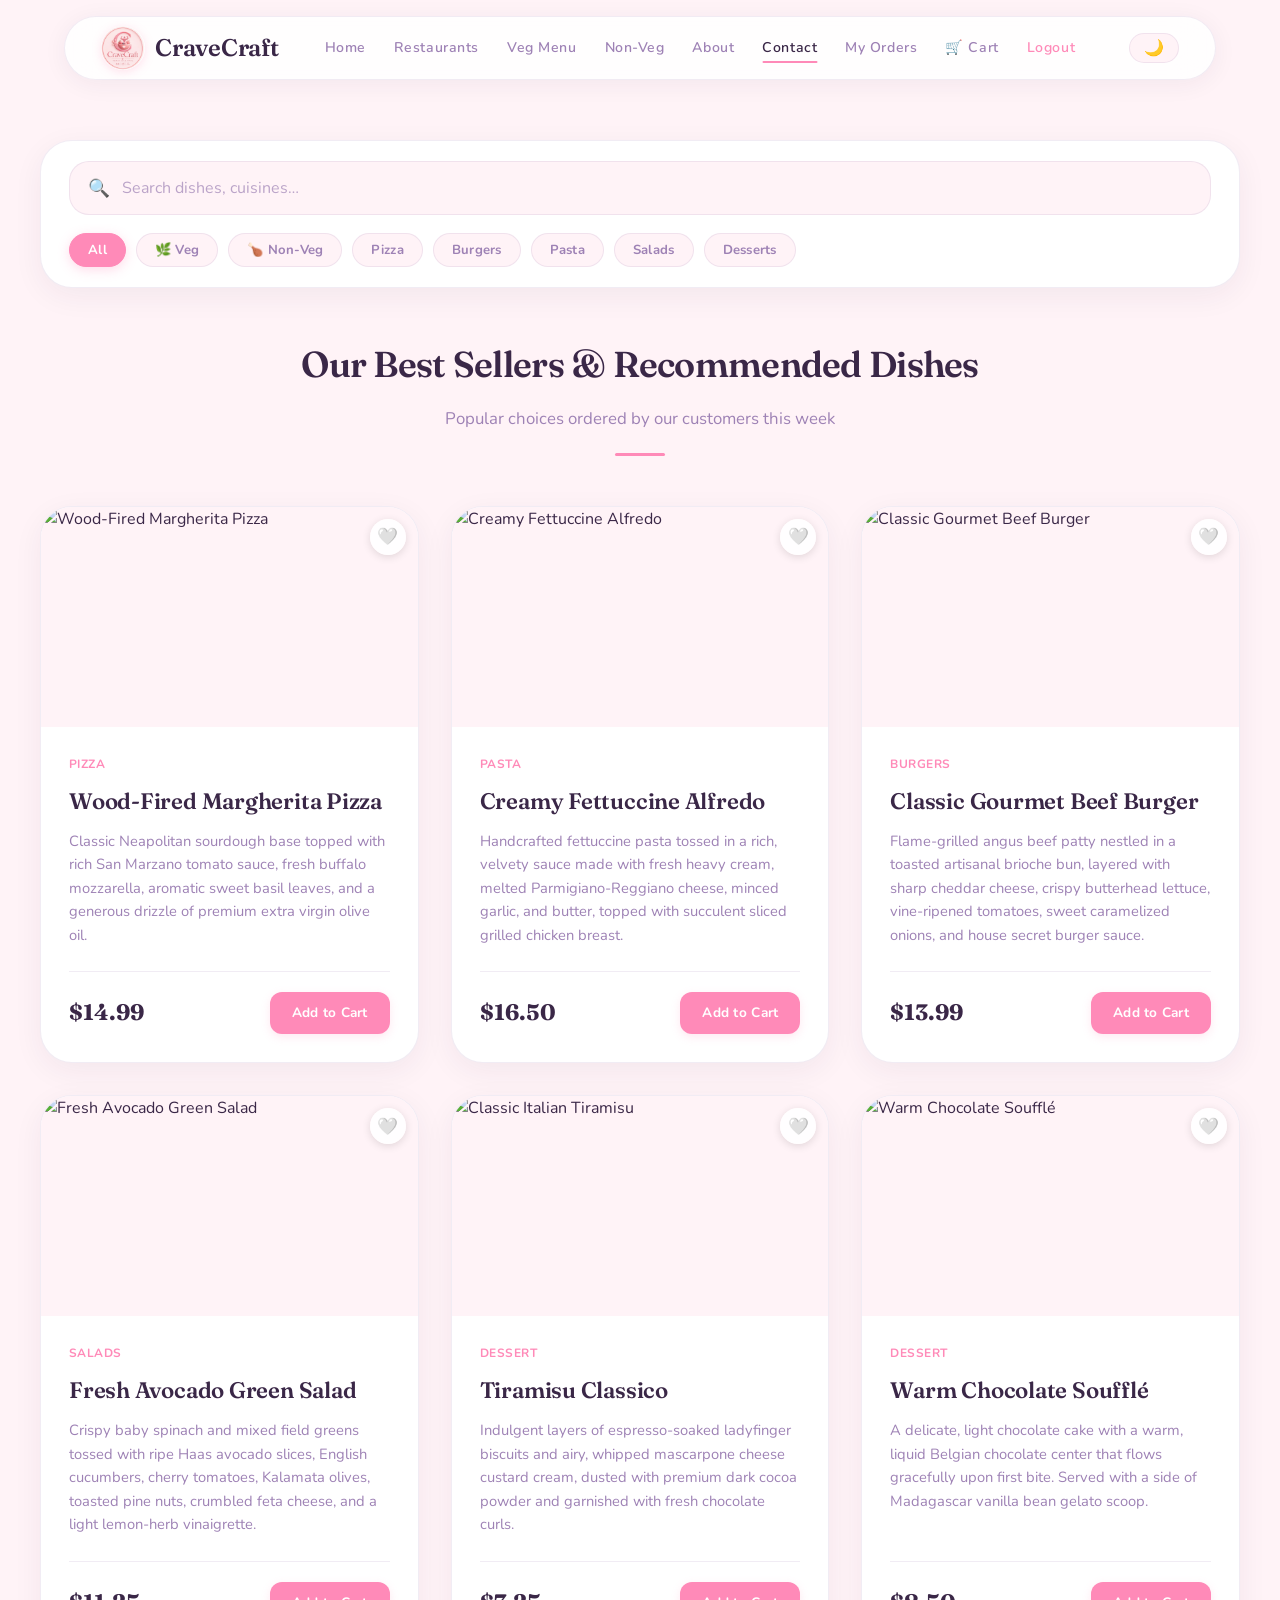
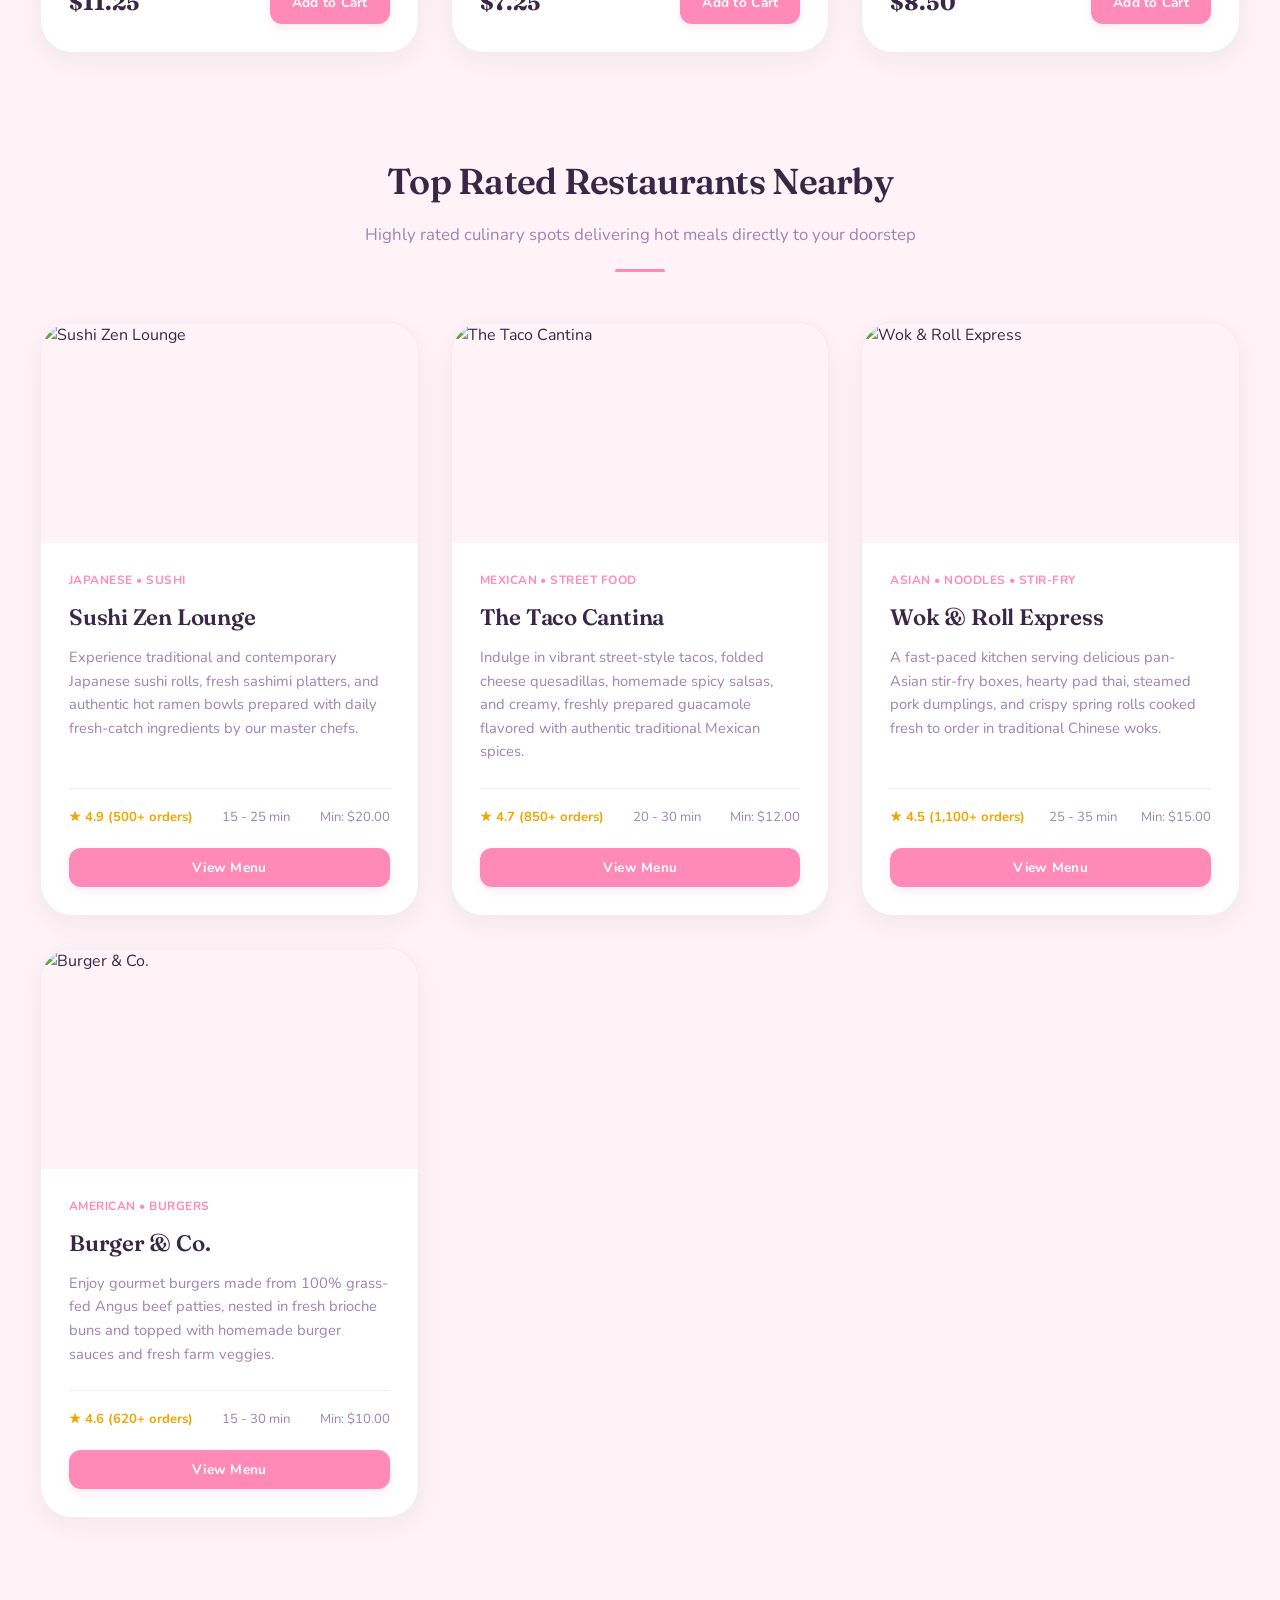
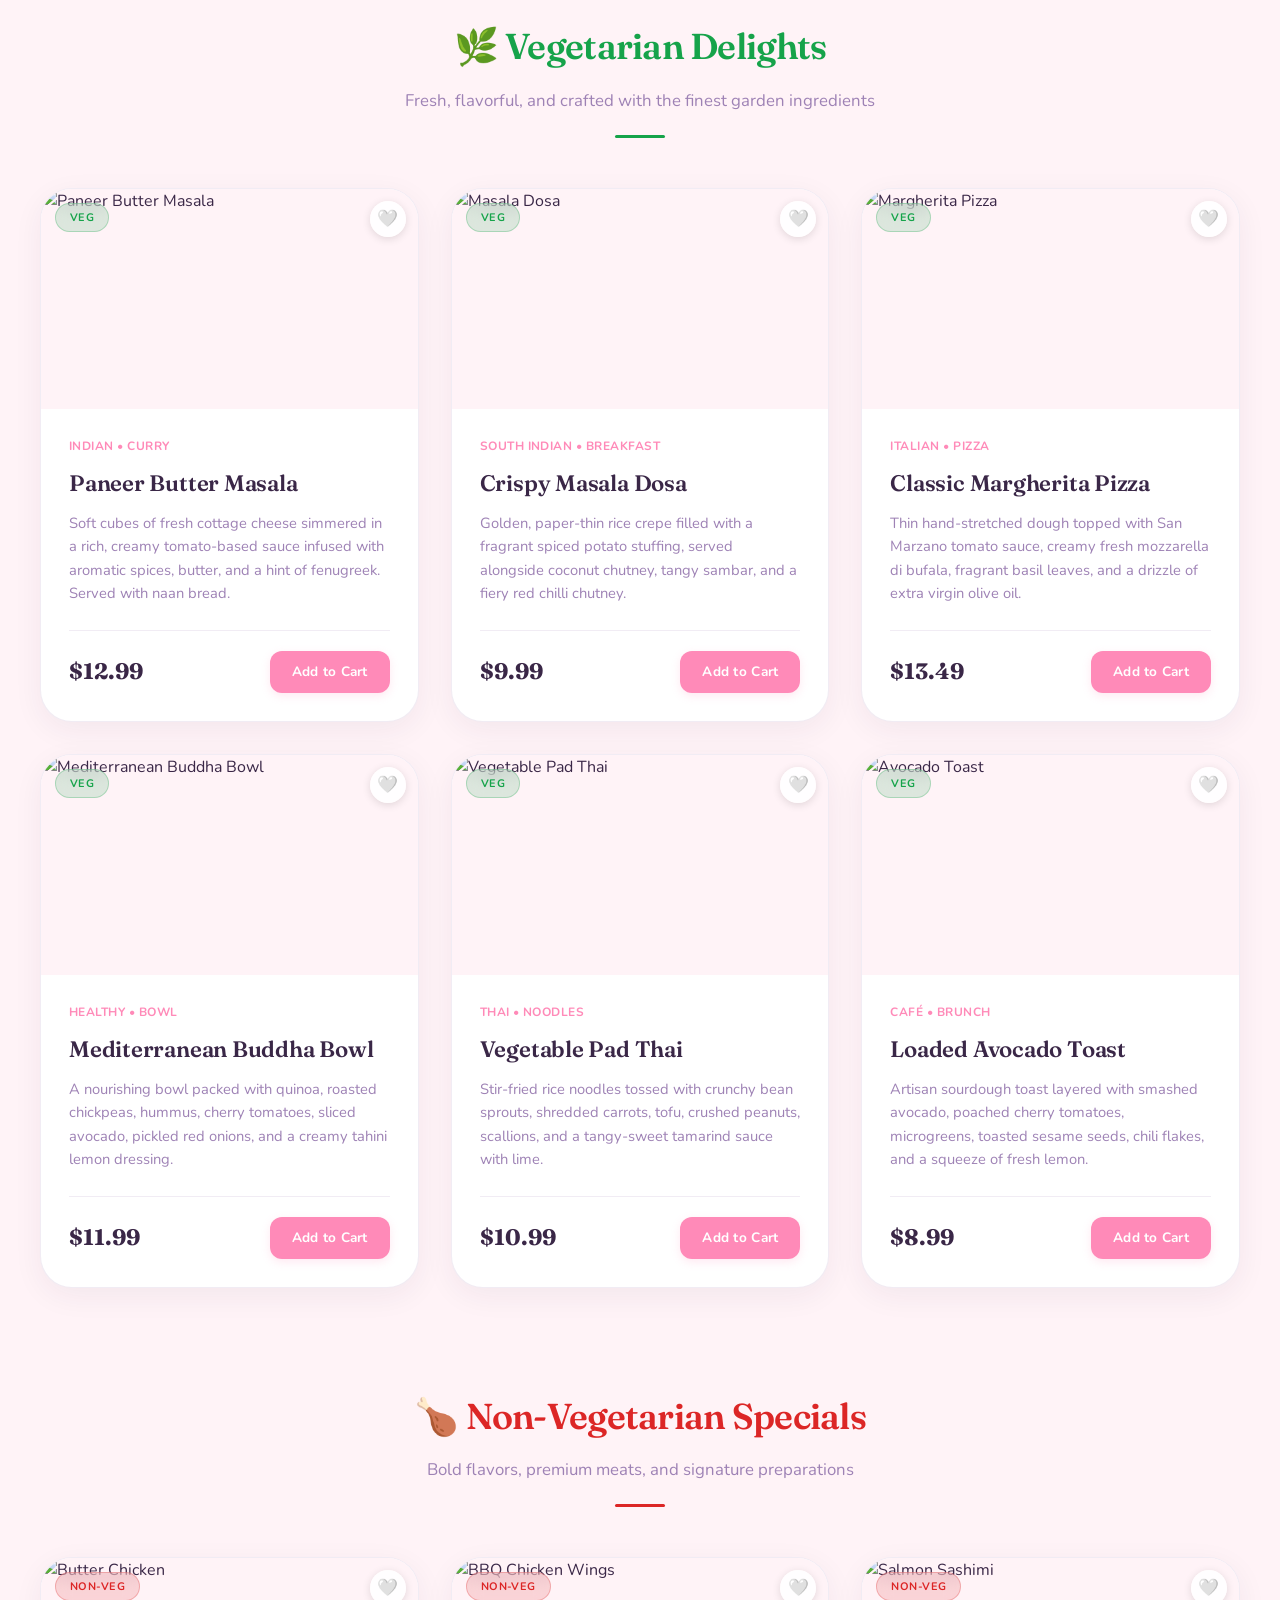
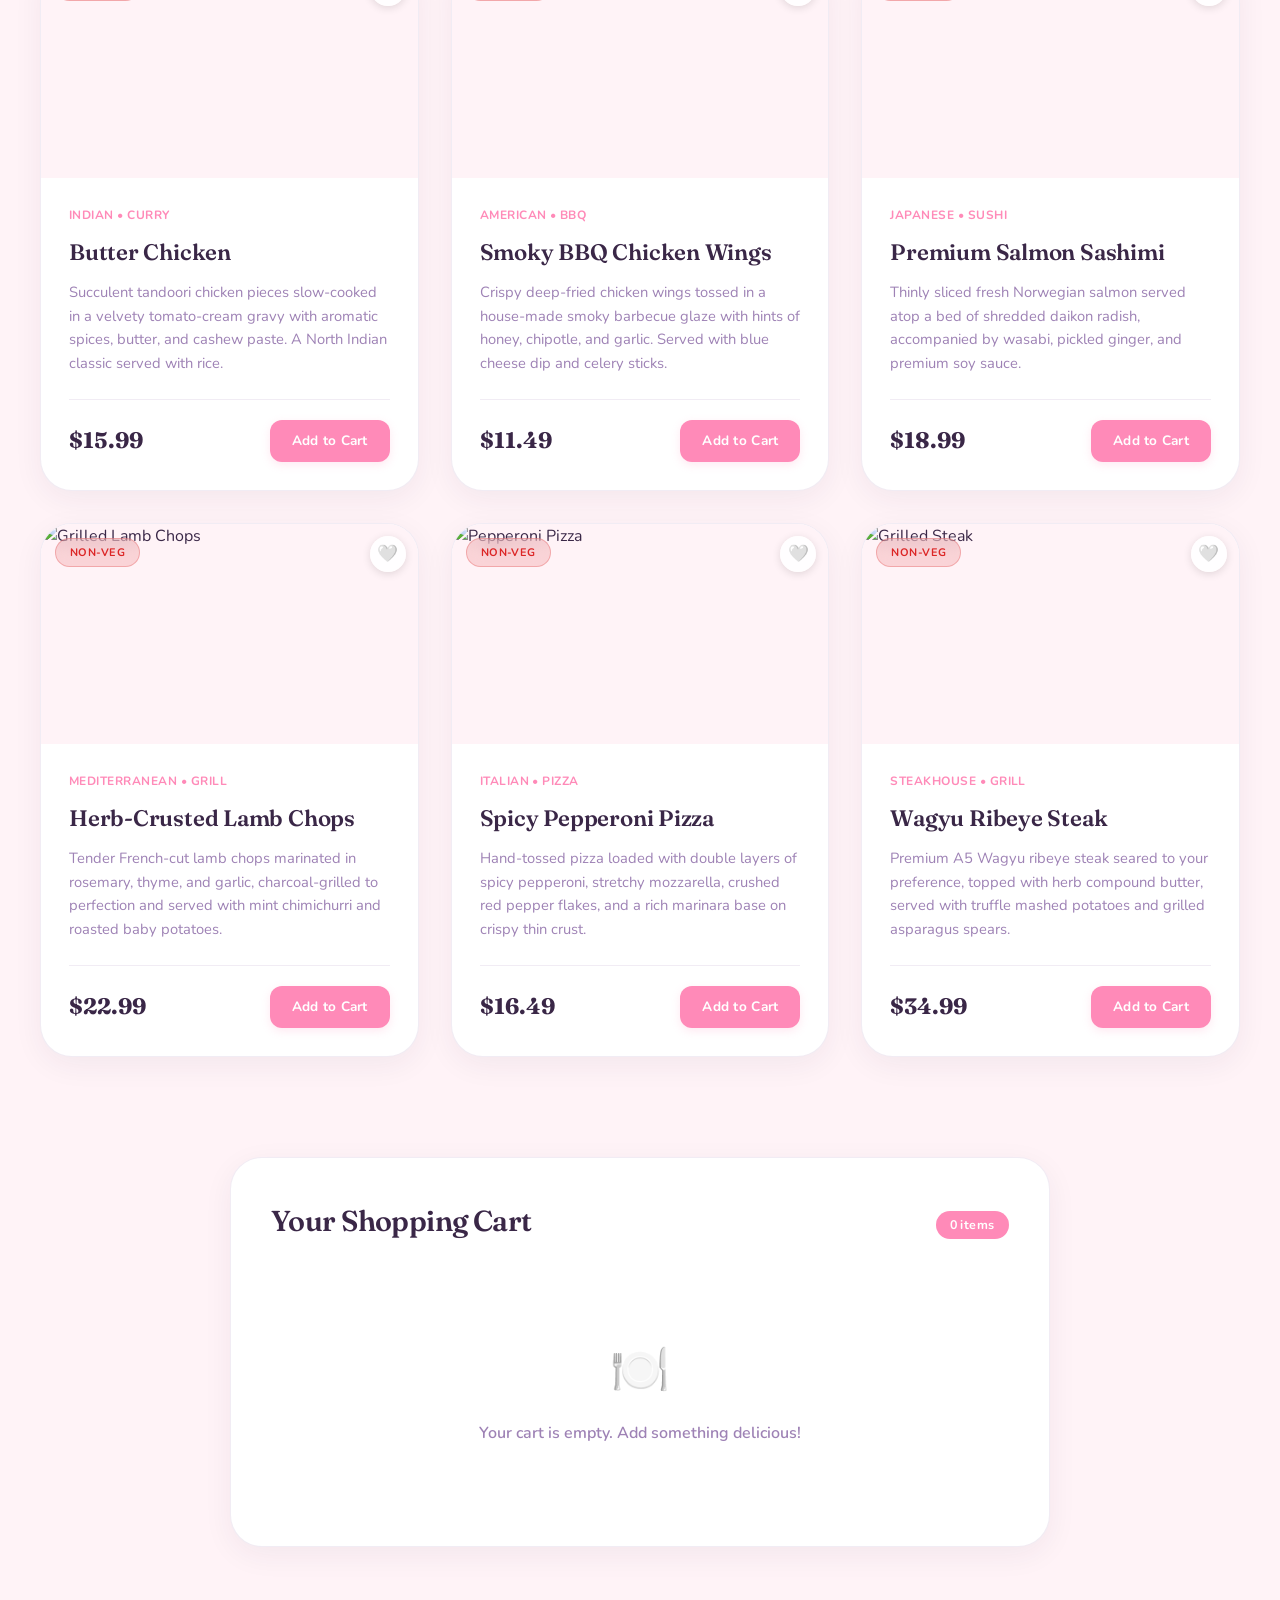
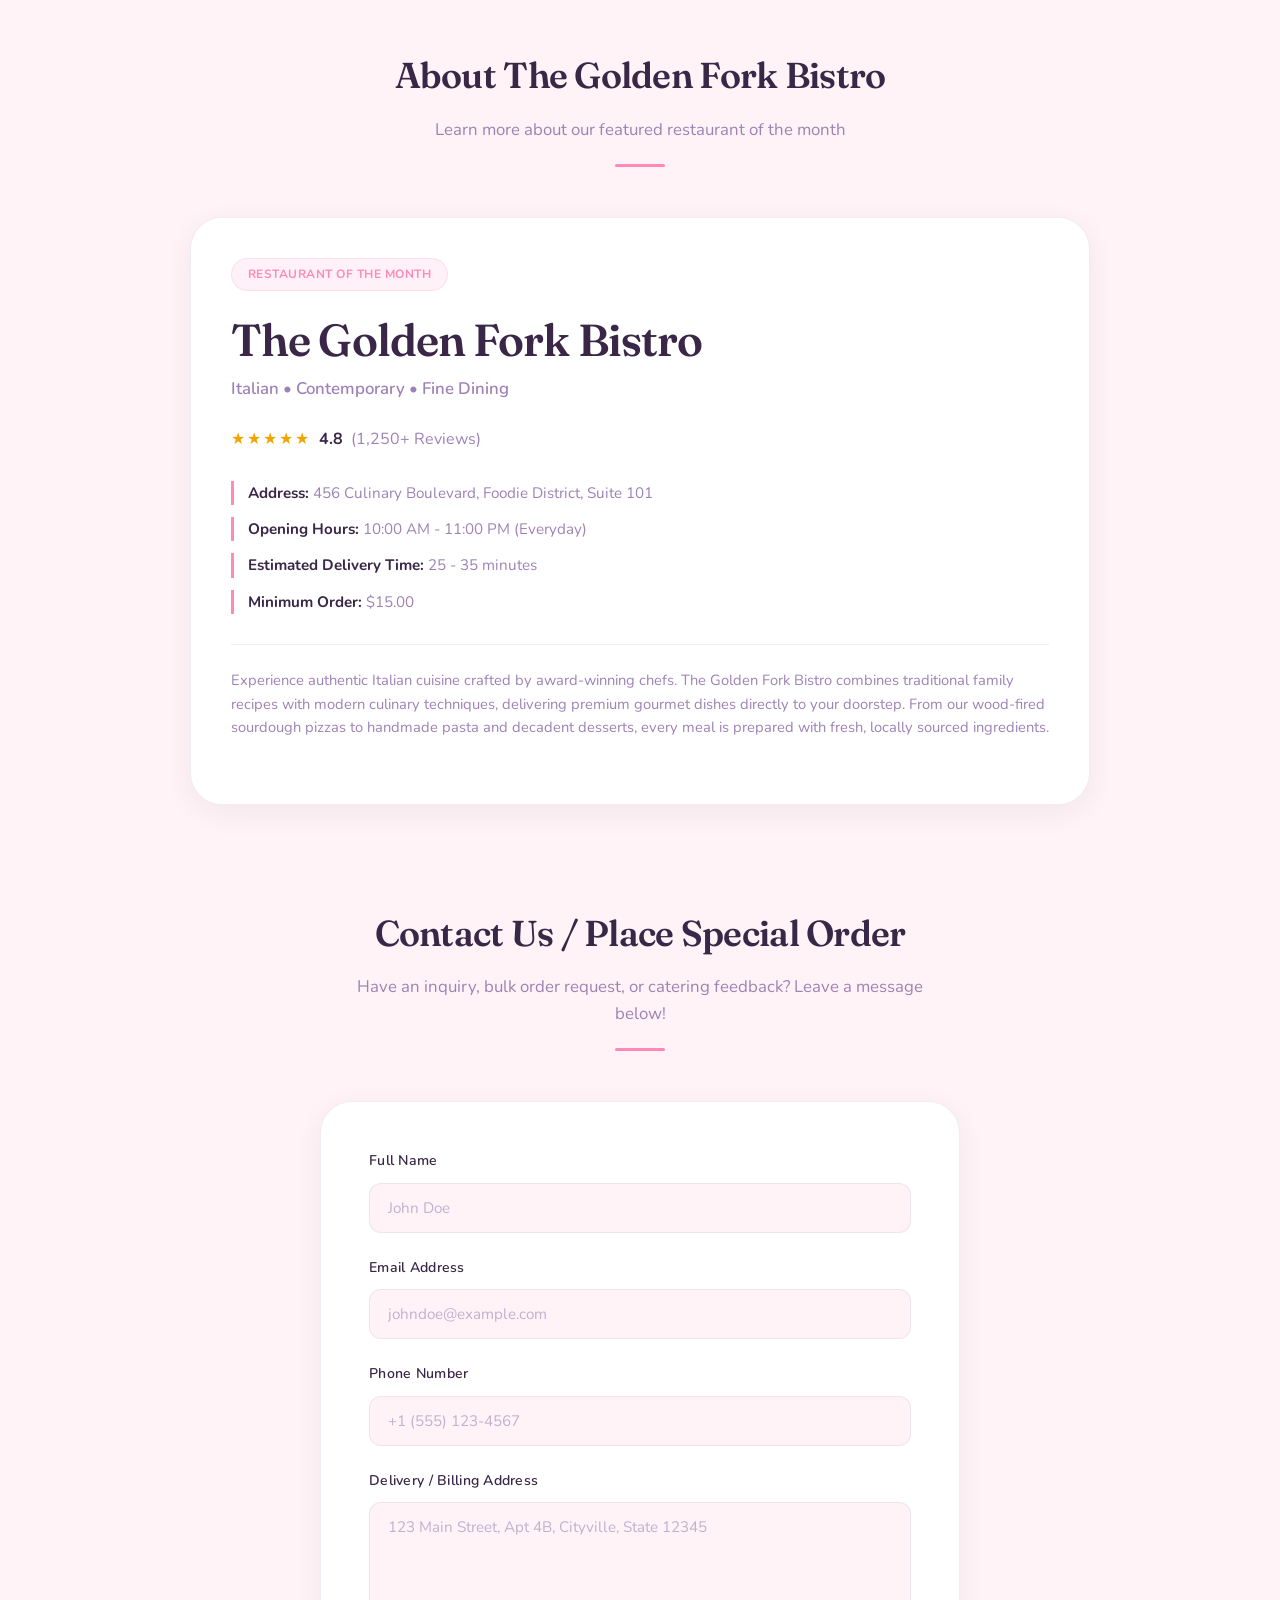
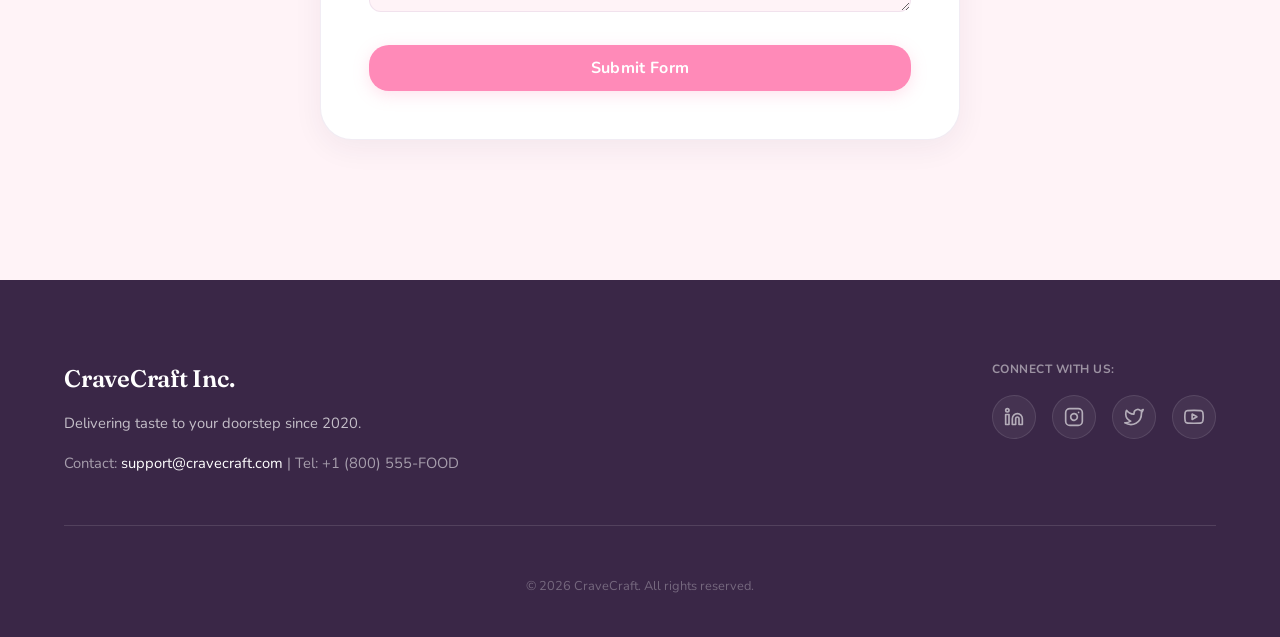
==== commit b4c0f4ba: "Add CraveCraft brand logo, Pastel Candy theme, JS interactivity (cart, search, dark mode), and live " ====
--- a/app.html
+++ b/app.html
@@ -14,6 +14,7 @@
     <!-- NAVIGATION SECTION -->
     <header>
       <div class="logo-container">
+        <img src="./logo.png" alt="CraveCraft Logo" class="logo-img" />
         <span class="logo-text">CraveCraft</span>
       </div>
       <nav id="main-navigation">
@@ -37,6 +38,9 @@
             <a href="#contact" class="nav-link">Contact</a>
           </li>
           <li class="listitem">
+            <a href="orders.html" class="nav-link">My Orders</a>
+          </li>
+          <li class="listitem">
             <a href="index.html" class="nav-link logout-link">Logout</a>
           </li>
         </ul>
@@ -342,7 +346,9 @@
       <section id="veg-menu" class="food-section veg-section">
         <div class="section-header">
           <h2>🌿 Vegetarian Delights</h2>
-          <p>Fresh, flavorful, and crafted with the finest garden ingredients</p>
+          <p>
+            Fresh, flavorful, and crafted with the finest garden ingredients
+          </p>
         </div>
 
         <div class="food-grid">
@@ -361,8 +367,8 @@
               <h3 class="food-title">Paneer Butter Masala</h3>
               <p class="food-description">
                 Soft cubes of fresh cottage cheese simmered in a rich, creamy
-                tomato-based sauce infused with aromatic spices, butter, and
-                a hint of fenugreek. Served with naan bread.
+                tomato-based sauce infused with aromatic spices, butter, and a
+                hint of fenugreek. Served with naan bread.
               </p>
               <div class="food-footer">
                 <span class="food-price">$12.99</span>
@@ -386,8 +392,8 @@
               <h3 class="food-title">Crispy Masala Dosa</h3>
               <p class="food-description">
                 Golden, paper-thin rice crepe filled with a fragrant spiced
-                potato stuffing, served alongside coconut chutney, tangy
-                sambar, and a fiery red chilli chutney.
+                potato stuffing, served alongside coconut chutney, tangy sambar,
+                and a fiery red chilli chutney.
               </p>
               <div class="food-footer">
                 <span class="food-price">$9.99</span>
@@ -410,9 +416,9 @@
               <span class="food-category">Italian • Pizza</span>
               <h3 class="food-title">Classic Margherita Pizza</h3>
               <p class="food-description">
-                Thin hand-stretched dough topped with San Marzano tomato
-                sauce, creamy fresh mozzarella di bufala, fragrant basil
-                leaves, and a drizzle of extra virgin olive oil.
+                Thin hand-stretched dough topped with San Marzano tomato sauce,
+                creamy fresh mozzarella di bufala, fragrant basil leaves, and a
+                drizzle of extra virgin olive oil.
               </p>
               <div class="food-footer">
                 <span class="food-price">$13.49</span>
@@ -435,9 +441,9 @@
               <span class="food-category">Healthy • Bowl</span>
               <h3 class="food-title">Mediterranean Buddha Bowl</h3>
               <p class="food-description">
-                A nourishing bowl packed with quinoa, roasted chickpeas,
-                hummus, cherry tomatoes, sliced avocado, pickled red
-                onions, and a creamy tahini lemon dressing.
+                A nourishing bowl packed with quinoa, roasted chickpeas, hummus,
+                cherry tomatoes, sliced avocado, pickled red onions, and a
+                creamy tahini lemon dressing.
               </p>
               <div class="food-footer">
                 <span class="food-price">$11.99</span>
@@ -461,8 +467,8 @@
               <h3 class="food-title">Vegetable Pad Thai</h3>
               <p class="food-description">
                 Stir-fried rice noodles tossed with crunchy bean sprouts,
-                shredded carrots, tofu, crushed peanuts, scallions, and
-                a tangy-sweet tamarind sauce with lime.
+                shredded carrots, tofu, crushed peanuts, scallions, and a
+                tangy-sweet tamarind sauce with lime.
               </p>
               <div class="food-footer">
                 <span class="food-price">$10.99</span>
@@ -485,9 +491,9 @@
               <span class="food-category">Café • Brunch</span>
               <h3 class="food-title">Loaded Avocado Toast</h3>
               <p class="food-description">
-                Artisan sourdough toast layered with smashed avocado,
-                poached cherry tomatoes, microgreens, toasted sesame
-                seeds, chili flakes, and a squeeze of fresh lemon.
+                Artisan sourdough toast layered with smashed avocado, poached
+                cherry tomatoes, microgreens, toasted sesame seeds, chili
+                flakes, and a squeeze of fresh lemon.
               </p>
               <div class="food-footer">
                 <span class="food-price">$8.99</span>
@@ -521,8 +527,8 @@
               <h3 class="food-title">Butter Chicken</h3>
               <p class="food-description">
                 Succulent tandoori chicken pieces slow-cooked in a velvety
-                tomato-cream gravy with aromatic spices, butter, and
-                cashew paste. A North Indian classic served with rice.
+                tomato-cream gravy with aromatic spices, butter, and cashew
+                paste. A North Indian classic served with rice.
               </p>
               <div class="food-footer">
                 <span class="food-price">$15.99</span>
@@ -545,9 +551,9 @@
               <span class="food-category">American • BBQ</span>
               <h3 class="food-title">Smoky BBQ Chicken Wings</h3>
               <p class="food-description">
-                Crispy deep-fried chicken wings tossed in a house-made
-                smoky barbecue glaze with hints of honey, chipotle, and
-                garlic. Served with blue cheese dip and celery sticks.
+                Crispy deep-fried chicken wings tossed in a house-made smoky
+                barbecue glaze with hints of honey, chipotle, and garlic. Served
+                with blue cheese dip and celery sticks.
               </p>
               <div class="food-footer">
                 <span class="food-price">$11.49</span>
@@ -571,8 +577,8 @@
               <h3 class="food-title">Premium Salmon Sashimi</h3>
               <p class="food-description">
                 Thinly sliced fresh Norwegian salmon served atop a bed of
-                shredded daikon radish, accompanied by wasabi, pickled
-                ginger, and premium soy sauce.
+                shredded daikon radish, accompanied by wasabi, pickled ginger,
+                and premium soy sauce.
               </p>
               <div class="food-footer">
                 <span class="food-price">$18.99</span>
@@ -595,9 +601,9 @@
               <span class="food-category">Mediterranean • Grill</span>
               <h3 class="food-title">Herb-Crusted Lamb Chops</h3>
               <p class="food-description">
-                Tender French-cut lamb chops marinated in rosemary, thyme,
-                and garlic, charcoal-grilled to perfection and served
-                with mint chimichurri and roasted baby potatoes.
+                Tender French-cut lamb chops marinated in rosemary, thyme, and
+                garlic, charcoal-grilled to perfection and served with mint
+                chimichurri and roasted baby potatoes.
               </p>
               <div class="food-footer">
                 <span class="food-price">$22.99</span>
@@ -620,9 +626,9 @@
               <span class="food-category">Italian • Pizza</span>
               <h3 class="food-title">Spicy Pepperoni Pizza</h3>
               <p class="food-description">
-                Hand-tossed pizza loaded with double layers of spicy
-                pepperoni, stretchy mozzarella, crushed red pepper flakes,
-                and a rich marinara base on crispy thin crust.
+                Hand-tossed pizza loaded with double layers of spicy pepperoni,
+                stretchy mozzarella, crushed red pepper flakes, and a rich
+                marinara base on crispy thin crust.
               </p>
               <div class="food-footer">
                 <span class="food-price">$16.49</span>
@@ -645,9 +651,9 @@
               <span class="food-category">Steakhouse • Grill</span>
               <h3 class="food-title">Wagyu Ribeye Steak</h3>
               <p class="food-description">
-                Premium A5 Wagyu ribeye steak seared to your preference,
-                topped with herb compound butter, served with truffle
-                mashed potatoes and grilled asparagus spears.
+                Premium A5 Wagyu ribeye steak seared to your preference, topped
+                with herb compound butter, served with truffle mashed potatoes
+                and grilled asparagus spears.
               </p>
               <div class="food-footer">
                 <span class="food-price">$34.99</span>
@@ -658,85 +664,8 @@
         </div>
       </section>
 
-      <!-- 5. SHOPPING CART SECTION (Targeted and revealed upon clicking "Add to Cart") -->
-      <section id="cart" class="shopping-cart-section">
-        <div class="shopping-cart-component">
-          <h2>Your Shopping Cart</h2>
-          <p class="cart-items-count">You have 3 items in your cart</p>
-
-          <table class="cart-table">
-            <thead>
-              <tr>
-                <th>Item</th>
-                <th>Qty</th>
-                <th>Price</th>
-                <th>Total</th>
-              </tr>
-            </thead>
-            <tbody>
-              <tr>
-                <td>
-                  <strong>Wood-Fired Margherita Pizza</strong>
-                  <span class="item-customization">Extra Mozzarella, Basil</span>
-                </td>
-                <td>1</td>
-                <td>$14.99</td>
-                <td>$14.99</td>
-              </tr>
-              <tr>
-                <td>
-                  <strong>Creamy Fettuccine Alfredo</strong>
-                  <span class="item-customization">With Grilled Chicken</span>
-                </td>
-                <td>2</td>
-                <td>$16.50</td>
-                <td>$33.00</td>
-              </tr>
-              <tr>
-                <td>
-                  <strong>Tiramisu Classico</strong>
-                  <span class="item-customization">Traditional recipe</span>
-                </td>
-                <td>1</td>
-                <td>$7.25</td>
-                <td>$7.25</td>
-              </tr>
-            </tbody>
-            <tfoot>
-              <tr class="summary-row">
-                <td colspan="3">Subtotal</td>
-                <td>$55.24</td>
-              </tr>
-              <tr class="summary-row discount-row">
-                <td colspan="3">Discount (10% Code: CRAVE10)</td>
-                <td>-$5.52</td>
-              </tr>
-              <tr class="summary-row">
-                <td colspan="3">Delivery Fee</td>
-                <td>$3.99</td>
-              </tr>
-              <tr class="summary-row tax-row">
-                <td colspan="3">Tax (8%)</td>
-                <td>$3.98</td>
-              </tr>
-              <tr class="summary-row total-row">
-                <td colspan="3"><strong>Grand Total</strong></td>
-                <td><strong>$57.69</strong></td>
-              </tr>
-            </tfoot>
-          </table>
-
-          <div class="cart-actions">
-            <!-- Clicking Clear/Close Cart changes anchor hash to #, hiding the cart again -->
-            <a href="#" class="btn btn-secondary btn-close-cart">
-              Clear &amp; Close Cart
-            </a>
-            <button type="button" class="btn btn-primary">
-              Proceed to Checkout
-            </button>
-          </div>
-        </div>
-      </section>
+      <!-- 5. SHOPPING CART SECTION — populated dynamically by app.js -->
+      <section id="cart" class="shopping-cart-section"></section>
 
       <!-- 4. FEATURED RESTAURANT INFO (Now moved to the bottom of the page) -->
       <section id="featured-restaurant" class="restaurant-details-section">
@@ -853,9 +782,7 @@
           <p>Delivering taste to your doorstep since 2020.</p>
           <address>
             Contact:
-            <a href="mailto:support@cravecraft.com"
-              >support@cravecraft.com</a
-            >
+            <a href="mailto:support@cravecraft.com">support@cravecraft.com</a>
             | Tel: +1 (800) 555-FOOD
           </address>
         </div>
@@ -972,5 +899,6 @@
         <p>&copy; 2026 CraveCraft. All rights reserved.</p>
       </div>
     </footer>
+    <script src="./app.js"></script>
   </body>
 </html>
--- a/styles.css
+++ b/styles.css
@@ -75,6 +75,22 @@
     border-radius: 32px;
     border: 1px solid var(--card-border);
     box-shadow: 0 4px 24px rgba(58, 39, 71, 0.06);
+}
+
+.logo-container {
+    display: flex;
+    align-items: center;
+    gap: 10px;
+    text-decoration: none;
+}
+
+.logo-img {
+    width: 44px;
+    height: 44px;
+    border-radius: 50%;
+    object-fit: cover;
+    flex-shrink: 0;
+    box-shadow: 0 2px 10px rgba(255, 138, 184, 0.25);
 }
 
 .logo-text {
@@ -1253,3 +1269,381 @@
         margin: 0 12px;
     }
 }
+
+/* ========================================
+   DARK MODE THEME VARIABLES
+   ======================================== */
+[data-theme="dark"] {
+    --primary: #f3e8ff;
+    --secondary: #c4aed8;
+    --tertiary: #FF8AB8;
+    --neutral: #1a1025;
+    --surface: #251535;
+    --on-primary: #ffffff;
+    --text-main: #f3e8ff;
+    --text-muted: #c4aed8;
+    --card-border: rgba(196, 174, 216, 0.12);
+    --card-border-focus: rgba(255, 138, 184, 0.4);
+    --shadow-soft: 0 8px 30px rgba(0, 0, 0, 0.35);
+    --shadow-hover: 0 16px 48px rgba(0, 0, 0, 0.5);
+}
+
+[data-theme="dark"] body {
+    background-color: #120c1e;
+}
+
+[data-theme="dark"] header {
+    background: rgba(30, 18, 50, 0.9);
+    border-color: rgba(196, 174, 216, 0.1);
+}
+
+[data-theme="dark"] footer {
+    background-color: #0d0818;
+}
+
+/* ========================================
+   THEME TOGGLE BUTTON
+   ======================================== */
+.theme-toggle-btn {
+    background: var(--neutral);
+    border: 1px solid var(--card-border);
+    border-radius: 50px;
+    padding: 6px 14px;
+    font-size: 1rem;
+    cursor: pointer;
+    transition: all 0.3s ease;
+    line-height: 1;
+    margin-left: 8px;
+}
+
+.theme-toggle-btn:hover {
+    background: var(--card-border-focus);
+    transform: scale(1.05);
+}
+
+/* ========================================
+   TOAST NOTIFICATIONS
+   ======================================== */
+#toast-container {
+    position: fixed;
+    bottom: 32px;
+    right: 32px;
+    z-index: 9999;
+    display: flex;
+    flex-direction: column;
+    gap: 12px;
+    pointer-events: none;
+}
+
+.toast {
+    padding: 14px 22px;
+    border-radius: var(--radius-md);
+    font-family: 'Nunito', sans-serif;
+    font-size: 0.9rem;
+    font-weight: 600;
+    color: #ffffff;
+    box-shadow: 0 8px 30px rgba(0,0,0,0.15);
+    opacity: 0;
+    transform: translateY(16px) scale(0.95);
+    transition: opacity 0.35s ease, transform 0.35s cubic-bezier(0.16, 1, 0.3, 1);
+    max-width: 340px;
+    pointer-events: auto;
+}
+
+.toast.toast-visible {
+    opacity: 1;
+    transform: translateY(0) scale(1);
+}
+
+.toast-success { background: #16a34a; }
+.toast-error   { background: #dc2626; }
+.toast-info    { background: var(--primary); }
+
+/* ========================================
+   SEARCH & FILTER BAR
+   ======================================== */
+.search-filter-bar {
+    background: var(--surface);
+    border: 1px solid var(--card-border);
+    border-radius: var(--radius-lg);
+    padding: 20px 28px;
+    margin-bottom: 48px;
+    box-shadow: var(--shadow-soft);
+    display: flex;
+    flex-direction: column;
+    gap: 18px;
+}
+
+.search-input-wrap {
+    display: flex;
+    align-items: center;
+    gap: 12px;
+    background: var(--neutral);
+    border: 1px solid var(--card-border);
+    border-radius: var(--radius-md);
+    padding: 12px 18px;
+    transition: border-color 0.3s;
+}
+
+.search-input-wrap:focus-within {
+    border-color: var(--tertiary);
+    box-shadow: 0 0 0 3px var(--tertiary-glow);
+}
+
+.search-icon { font-size: 1.1rem; }
+
+#search-input {
+    border: none;
+    outline: none;
+    background: transparent;
+    font-family: 'Nunito', sans-serif;
+    font-size: 1rem;
+    color: var(--primary);
+    width: 100%;
+}
+
+#search-input::placeholder { color: var(--secondary); opacity: 0.7; }
+
+.filter-chips {
+    display: flex;
+    gap: 10px;
+    flex-wrap: wrap;
+}
+
+.chip {
+    padding: 7px 18px;
+    border-radius: 50px;
+    font-family: 'Nunito', sans-serif;
+    font-size: 0.82rem;
+    font-weight: 700;
+    cursor: pointer;
+    border: 1px solid var(--card-border);
+    background: var(--neutral);
+    color: var(--secondary);
+    transition: all 0.25s ease;
+    letter-spacing: 0.02em;
+}
+
+.chip:hover {
+    border-color: var(--tertiary);
+    color: var(--primary);
+}
+
+.chip.active {
+    background: var(--tertiary);
+    color: #ffffff;
+    border-color: var(--tertiary);
+    box-shadow: 0 3px 12px rgba(255, 138, 184, 0.3);
+}
+
+.no-results {
+    text-align: center;
+    color: var(--secondary);
+    font-size: 1.05rem;
+    padding: 40px 0;
+}
+
+/* ========================================
+   CART JS UI
+   ======================================== */
+/* Override — JS controls visibility now */
+.shopping-cart-section {
+    display: block !important;
+    max-width: 860px;
+    margin: 0 auto 100px;
+    padding: 0 20px;
+}
+
+.cart-header-row {
+    display: flex;
+    align-items: center;
+    justify-content: space-between;
+    margin-bottom: 20px;
+    gap: 16px;
+}
+
+.cart-badge-inline {
+    background: var(--tertiary);
+    color: #ffffff;
+    font-size: 0.78rem;
+    font-weight: 700;
+    padding: 4px 14px;
+    border-radius: 50px;
+    font-family: 'Nunito', sans-serif;
+    letter-spacing: 0.04em;
+}
+
+/* Empty cart state */
+.cart-empty {
+    display: flex;
+    flex-direction: column;
+    align-items: center;
+    justify-content: center;
+    gap: 12px;
+    padding: 60px 20px;
+    color: var(--secondary);
+    text-align: center;
+}
+
+.cart-empty-icon { font-size: 3rem; }
+.cart-empty p { font-size: 1rem; font-weight: 600; }
+
+/* Quantity controls */
+.qty-controls {
+    display: flex;
+    align-items: center;
+    gap: 8px;
+}
+
+.qty-btn {
+    width: 30px;
+    height: 30px;
+    border-radius: 50%;
+    border: 1px solid var(--card-border);
+    background: var(--neutral);
+    color: var(--primary);
+    font-size: 1rem;
+    font-weight: 700;
+    cursor: pointer;
+    display: flex;
+    align-items: center;
+    justify-content: center;
+    transition: all 0.2s ease;
+    line-height: 1;
+}
+
+.qty-btn:hover {
+    background: var(--tertiary);
+    color: #ffffff;
+    border-color: var(--tertiary);
+}
+
+.qty-value {
+    font-weight: 700;
+    font-size: 0.95rem;
+    min-width: 20px;
+    text-align: center;
+    color: var(--primary);
+}
+
+/* Remove button */
+.remove-btn {
+    background: none;
+    border: none;
+    color: var(--secondary);
+    cursor: pointer;
+    font-size: 0.9rem;
+    padding: 4px 8px;
+    border-radius: var(--radius-sm);
+    transition: all 0.2s ease;
+}
+
+.remove-btn:hover {
+    background: rgba(220, 38, 38, 0.08);
+    color: #dc2626;
+}
+
+/* Promo code row */
+.promo-row {
+    display: flex;
+    align-items: center;
+    gap: 12px;
+    margin-top: 8px;
+    flex-wrap: wrap;
+}
+
+.promo-row #promo-input {
+    flex: 1;
+    min-width: 180px;
+    padding: 11px 16px;
+    border: 1px solid var(--card-border);
+    border-radius: var(--radius-sm);
+    background: var(--neutral);
+    font-family: 'Nunito', sans-serif;
+    font-size: 0.9rem;
+    color: var(--primary);
+}
+
+.promo-row #promo-input:focus {
+    outline: none;
+    border-color: var(--tertiary);
+    box-shadow: 0 0 0 3px var(--tertiary-glow);
+}
+
+.promo-apply-btn {
+    width: auto !important;
+    padding: 11px 22px !important;
+    font-size: 0.88rem;
+}
+
+#promo-msg {
+    font-size: 0.85rem;
+    font-weight: 600;
+    font-family: 'Nunito', sans-serif;
+}
+
+/* Nav cart badge */
+.nav-cart-badge {
+    display: inline-flex;
+    align-items: center;
+    justify-content: center;
+    background: var(--tertiary);
+    color: #ffffff;
+    font-size: 0.68rem;
+    font-weight: 800;
+    min-width: 18px;
+    height: 18px;
+    border-radius: 50px;
+    padding: 0 5px;
+    margin-left: 4px;
+    vertical-align: middle;
+}
+
+/* ========================================
+   HEART / FAVOURITE BUTTON
+   ======================================== */
+.heart-btn {
+    position: absolute;
+    top: 12px;
+    right: 12px;
+    z-index: 3;
+    background: rgba(255, 255, 255, 0.9);
+    border: none;
+    border-radius: 50%;
+    width: 36px;
+    height: 36px;
+    display: flex;
+    align-items: center;
+    justify-content: center;
+    cursor: pointer;
+    font-size: 1.05rem;
+    box-shadow: 0 2px 8px rgba(0,0,0,0.12);
+    transition: transform 0.25s cubic-bezier(0.16, 1, 0.3, 1), box-shadow 0.25s ease;
+    backdrop-filter: blur(4px);
+}
+
+.heart-btn:hover {
+    transform: scale(1.2);
+    box-shadow: 0 4px 16px rgba(255, 138, 184, 0.4);
+}
+
+.heart-btn.active {
+    background: rgba(255, 138, 184, 0.15);
+}
+
+/* ========================================
+   FORM FIELD ERRORS
+   ======================================== */
+.field-error {
+    border-color: #dc2626 !important;
+    box-shadow: 0 0 0 3px rgba(220, 38, 38, 0.15) !important;
+}
+
+.field-error-msg {
+    display: block;
+    margin-top: 6px;
+    font-family: 'Nunito', sans-serif;
+    font-size: 0.8rem;
+    font-weight: 600;
+    color: #dc2626;
+}
